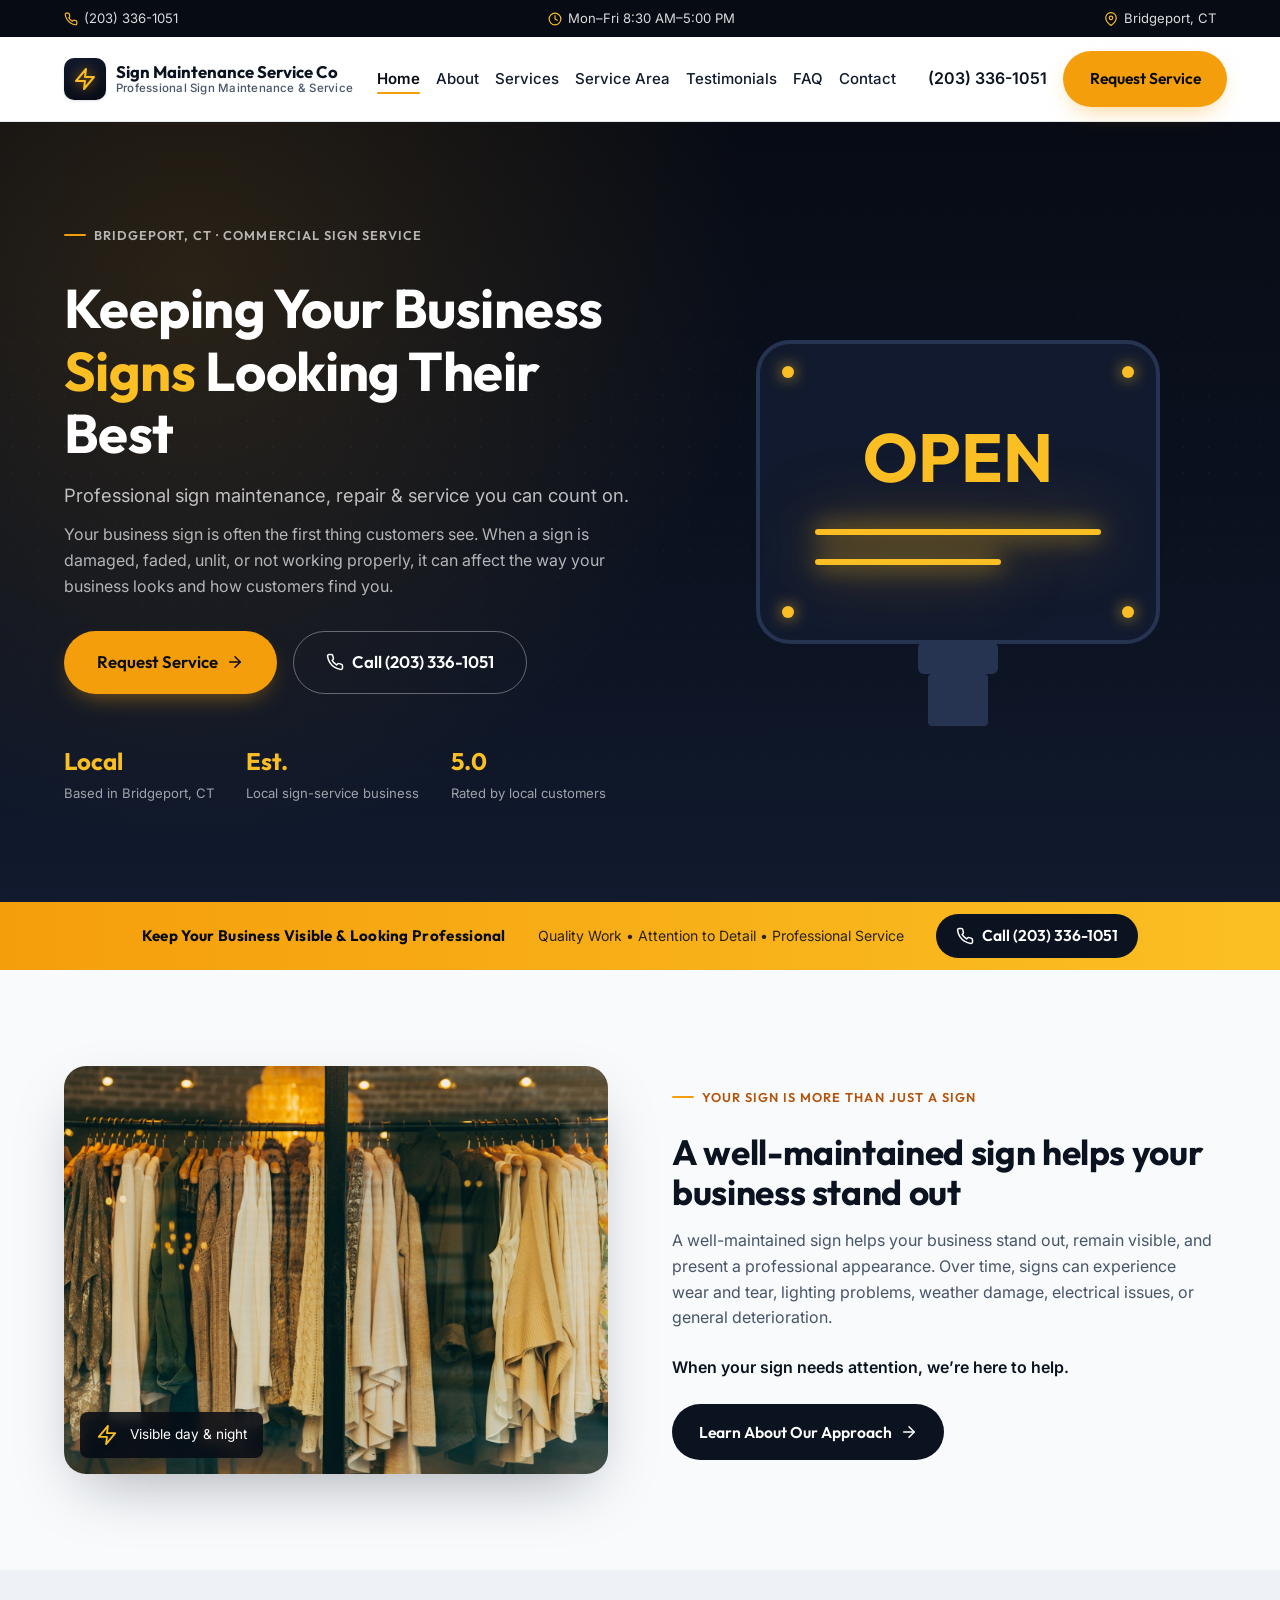
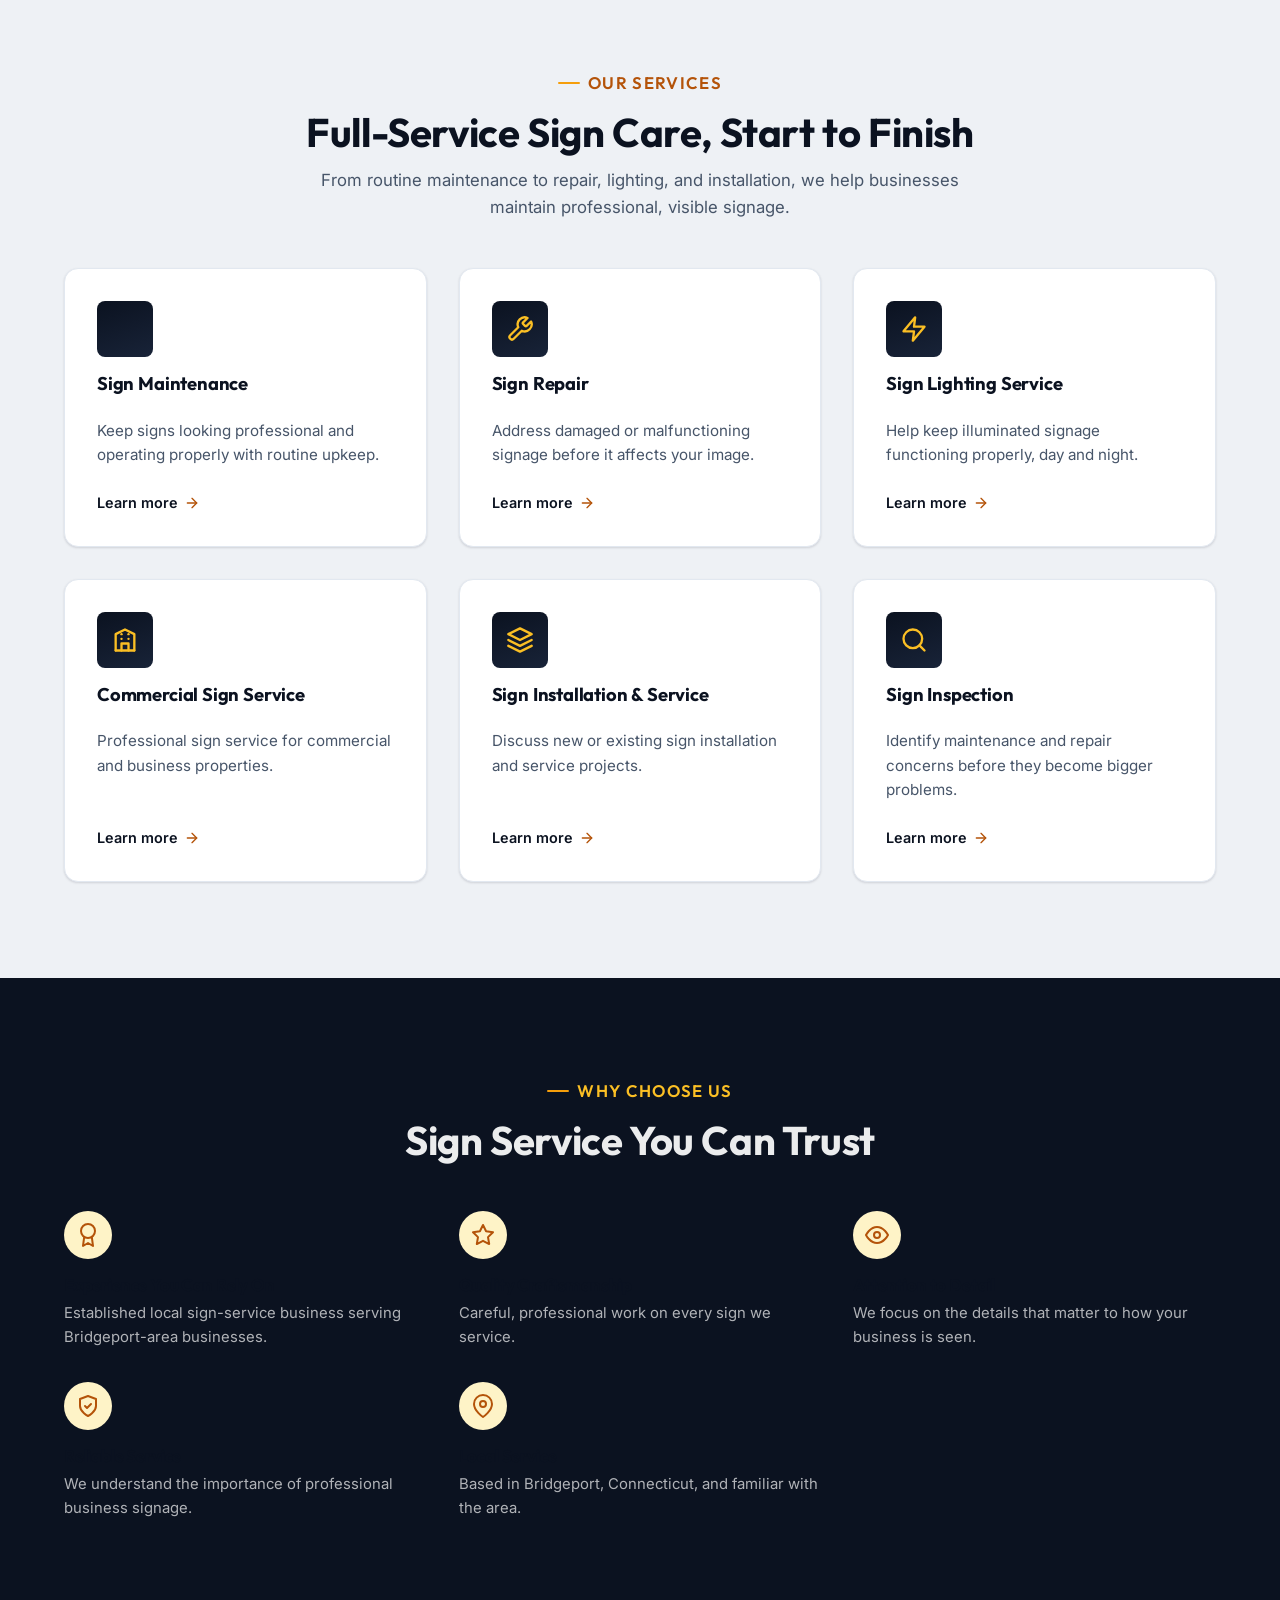
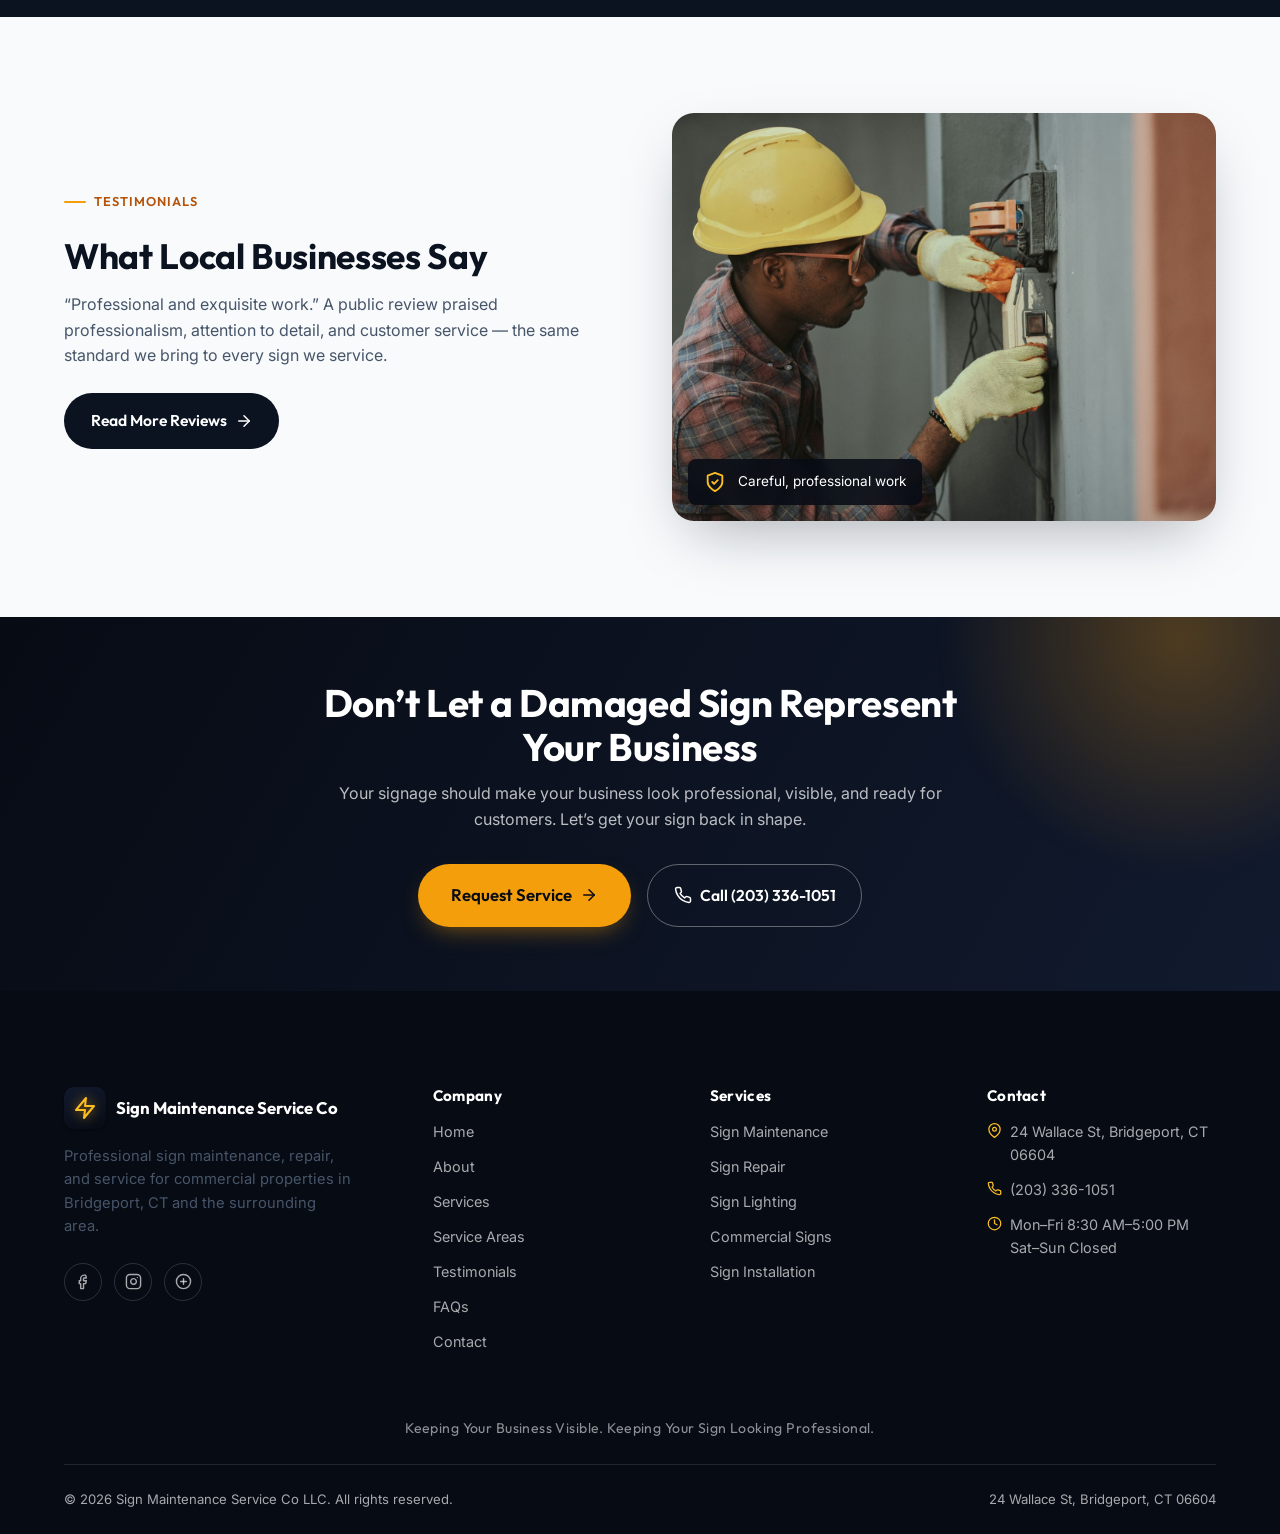
==== index.html @ dc0168ef "Initial commit: Sign Maintenance Service Co LLC website Static marketing site with mobile-responsive" ====
<!DOCTYPE html>
<html lang="en">
<head>
<meta charset="UTF-8" />
  <meta name="viewport" content="width=device-width, initial-scale=1.0" />
  <title>Sign Maintenance Service Co LLC | Sign Repair & Maintenance Bridgeport CT</title>
  <meta name="description" content="Sign Maintenance Service Co LLC provides professional sign maintenance, repair and commercial sign services in Bridgeport, CT. Call (203) 336-1051." />
  <link rel="canonical" href="https://signmaintenanceservice.com/" />
  <meta property="og:type" content="website" />
  <meta property="og:title" content="Sign Maintenance Service Co LLC | Sign Repair & Maintenance Bridgeport CT" />
  <meta property="og:description" content="Sign Maintenance Service Co LLC provides professional sign maintenance, repair and commercial sign services in Bridgeport, CT. Call (203) 336-1051." />
  <meta property="og:image" content="images/storefront-night.jpg" />
  <meta name="theme-color" content="#0b1220" />
  <link rel="icon" href="data:image/svg+xml,%3Csvg xmlns='http://www.w3.org/2000/svg' viewBox='0 0 24 24'%3E%3Crect width='24' height='24' rx='6' fill='%230b1220'/%3E%3Cpath d='M8 15l3-8 3 8M9 12.5h4' stroke='%23f59e0b' stroke-width='1.8' fill='none' stroke-linecap='round' stroke-linejoin='round'/%3E%3C/svg%3E" />
  <link rel="preconnect" href="https://fonts.googleapis.com" />
  <link rel="preconnect" href="https://fonts.gstatic.com" crossorigin />
  <link href="https://fonts.googleapis.com/css2?family=Outfit:wght@400;500;600;700;800&family=Inter:wght@400;500;600;700&display=swap" rel="stylesheet" />
  <link rel="stylesheet" href="css/style.css" />
  <noscript><style>.reveal,.reveal-item{opacity:1!important;transform:none!important;}</style></noscript>
</head>
<body>
  <a class="skip-link" href="#main">Skip to content</a>

  <div class="top-strip">
    <div class="container">
      <a class="top-strip__item" href="tel:+12033361051">
        <svg viewBox="0 0 24 24" fill="none" stroke="currentColor" stroke-width="2" stroke-linecap="round" stroke-linejoin="round" aria-hidden="true"><path d="M22 16.92v3a2 2 0 0 1-2.18 2 19.79 19.79 0 0 1-8.63-3.07 19.5 19.5 0 0 1-6-6 19.79 19.79 0 0 1-3.07-8.67A2 2 0 0 1 4.11 2h3a2 2 0 0 1 2 1.72c.127.96.361 1.903.7 2.81a2 2 0 0 1-.45 2.11L8.09 9.91a16 16 0 0 0 6 6l1.27-1.27a2 2 0 0 1 2.11-.45c.907.339 1.85.573 2.81.7A2 2 0 0 1 22 16.92z"/></svg>
        <span>(203) 336-1051</span>
      </a>
      <span class="top-strip__item top-strip__hours">
        <svg viewBox="0 0 24 24" fill="none" stroke="currentColor" stroke-width="2" stroke-linecap="round" stroke-linejoin="round" aria-hidden="true"><circle cx="12" cy="12" r="10"/><polyline points="12 6 12 12 16 14"/></svg>
        <span>Mon&ndash;Fri 8:30 AM&ndash;5:00 PM</span>
      </span>
      <a class="top-strip__item" href="contact.html">
        <svg viewBox="0 0 24 24" fill="none" stroke="currentColor" stroke-width="2" stroke-linecap="round" stroke-linejoin="round" aria-hidden="true"><path d="M21 10c0 7-9 13-9 13s-9-6-9-13a9 9 0 0 1 18 0z"/><circle cx="12" cy="10" r="3"/></svg>
        <span>Bridgeport, CT</span>
      </a>
    </div>
  </div>

  <header class="site-header">
    <div class="container">
      <a class="brand" href="index.html">
        <span class="brand__mark"><svg viewBox="0 0 24 24" fill="none" stroke="currentColor" stroke-width="2" stroke-linecap="round" stroke-linejoin="round" aria-hidden="true"><polygon points="13 2 3 14 12 14 11 22 21 10 12 10 13 2"/></svg></span>
        <span class="brand__text">
          Sign Maintenance Service Co
          <small>Professional Sign Maintenance &amp; Service</small>
        </span>
      </a>

      <nav class="nav-desktop" aria-label="Primary">
        <ul>
            <li><a href="index.html" aria-current="page">Home</a></li>
            <li><a href="about.html">About</a></li>
            <li><a href="services.html">Services</a></li>
            <li><a href="service-area.html">Service Area</a></li>
            <li><a href="testimonials.html">Testimonials</a></li>
            <li><a href="faq.html">FAQ</a></li>
            <li><a href="contact.html">Contact</a></li>
        </ul>
      </nav>

      <div class="header-actions">
        <a class="header-call" href="tel:+12033361051">
          <svg viewBox="0 0 24 24" fill="none" stroke="currentColor" stroke-width="2" stroke-linecap="round" stroke-linejoin="round" aria-hidden="true"><path d="M22 16.92v3a2 2 0 0 1-2.18 2 19.79 19.79 0 0 1-8.63-3.07 19.5 19.5 0 0 1-6-6 19.79 19.79 0 0 1-3.07-8.67A2 2 0 0 1 4.11 2h3a2 2 0 0 1 2 1.72c.127.96.361 1.903.7 2.81a2 2 0 0 1-.45 2.11L8.09 9.91a16 16 0 0 0 6 6l1.27-1.27a2 2 0 0 1 2.11-.45c.907.339 1.85.573 2.81.7A2 2 0 0 1 22 16.92z"/></svg>
          <span>(203) 336-1051</span>
        </a>
        <a class="btn btn-primary" href="contact.html">Request Service</a>
        <button class="nav-toggle" aria-label="Open menu" aria-expanded="false" aria-controls="mobile-nav">
          <svg class="icon-open" viewBox="0 0 24 24" fill="none" stroke="currentColor" stroke-width="2" stroke-linecap="round" stroke-linejoin="round" aria-hidden="true"><line x1="3" y1="12" x2="21" y2="12"/><line x1="3" y1="6" x2="21" y2="6"/><line x1="3" y1="18" x2="21" y2="18"/></svg>
          <svg class="icon-close" viewBox="0 0 24 24" fill="none" stroke="currentColor" stroke-width="2" stroke-linecap="round" stroke-linejoin="round" aria-hidden="true"><line x1="18" y1="6" x2="6" y2="18"/><line x1="6" y1="6" x2="18" y2="18"/></svg>
        </button>
      </div>
    </div>
  </header>

  <nav class="mobile-nav" id="mobile-nav" aria-label="Mobile">
    <ul>
            <li><a href="index.html" aria-current="page">Home</a></li>
            <li><a href="about.html">About</a></li>
            <li><a href="services.html">Services</a></li>
            <li><a href="service-area.html">Service Area</a></li>
            <li><a href="testimonials.html">Testimonials</a></li>
            <li><a href="faq.html">FAQ</a></li>
            <li><a href="contact.html">Contact</a></li>
    </ul>
    <div class="mobile-nav__cta">
      <a class="btn btn-primary btn-block" href="contact.html">Request Service</a>
      <a class="btn btn-outline btn-block" href="tel:+12033361051"><svg viewBox="0 0 24 24" fill="none" stroke="currentColor" stroke-width="2" stroke-linecap="round" stroke-linejoin="round" aria-hidden="true"><path d="M22 16.92v3a2 2 0 0 1-2.18 2 19.79 19.79 0 0 1-8.63-3.07 19.5 19.5 0 0 1-6-6 19.79 19.79 0 0 1-3.07-8.67A2 2 0 0 1 4.11 2h3a2 2 0 0 1 2 1.72c.127.96.361 1.903.7 2.81a2 2 0 0 1-.45 2.11L8.09 9.91a16 16 0 0 0 6 6l1.27-1.27a2 2 0 0 1 2.11-.45c.907.339 1.85.573 2.81.7A2 2 0 0 1 22 16.92z"/></svg> Call (203) 336-1051</a>
    </div>
  </nav>

  <main id="main">
    <section class="hero">
      <div class="container">
        <div class="hero-copy reveal">
          <p class="eyebrow">Bridgeport, CT &middot; Commercial Sign Service</p>
          <h1>Keeping Your Business <span class="accent">Signs</span> Looking Their Best</h1>
          <p class="lede">Professional sign maintenance, repair &amp; service you can count on.</p>
          <p>Your business sign is often the first thing customers see. When a sign is damaged, faded, unlit, or not working properly, it can affect the way your business looks and how customers find you.</p>
          <div class="hero-actions">
            <a class="btn btn-primary btn-lg" href="contact.html">Request Service <svg viewBox="0 0 24 24" fill="none" stroke="currentColor" stroke-width="2" stroke-linecap="round" stroke-linejoin="round" aria-hidden="true"><line x1="5" y1="12" x2="19" y2="12"/><polyline points="12 5 19 12 12 19"/></svg></a>
            <a class="btn btn-outline btn-lg" href="tel:+12033361051"><svg viewBox="0 0 24 24" fill="none" stroke="currentColor" stroke-width="2" stroke-linecap="round" stroke-linejoin="round" aria-hidden="true"><path d="M22 16.92v3a2 2 0 0 1-2.18 2 19.79 19.79 0 0 1-8.63-3.07 19.5 19.5 0 0 1-6-6 19.79 19.79 0 0 1-3.07-8.67A2 2 0 0 1 4.11 2h3a2 2 0 0 1 2 1.72c.127.96.361 1.903.7 2.81a2 2 0 0 1-.45 2.11L8.09 9.91a16 16 0 0 0 6 6l1.27-1.27a2 2 0 0 1 2.11-.45c.907.339 1.85.573 2.81.7A2 2 0 0 1 22 16.92z"/></svg> Call (203) 336-1051</a>
          </div>
          <div class="hero-trustbar">
            <div class="stat"><strong>Local</strong><span>Based in Bridgeport, CT</span></div>
            <div class="stat"><strong>Est.</strong><span>Local sign-service business</span></div>
            <div class="stat"><strong>5.0</strong><span>Rated by local customers</span></div>
          </div>
        </div>
        <div class="hero-visual reveal">
          <div class="sign-graphic"><svg viewBox="0 0 230 230" xmlns="http://www.w3.org/2000/svg" role="img" aria-label="Illuminated sign illustration">
          <rect class="sign-box" x="15" y="30" width="200" height="150" rx="16"/>
          <circle class="sign-led" cx="30" cy="45" r="3"/>
          <circle class="sign-led" cx="200" cy="45" r="3"/>
          <circle class="sign-led" cx="30" cy="165" r="3"/>
          <circle class="sign-led" cx="200" cy="165" r="3"/>
          <text x="115" y="100" text-anchor="middle" class="sign-glow-text" font-size="34" fill="#fbbf24" font-family="Outfit, sans-serif">OPEN</text>
          <path class="sign-tube" d="M45 125 h140"/>
          <path class="sign-tube" d="M45 140 h90"/>
          
          <rect x="95" y="180" width="40" height="16" rx="3" class="sign-bolt"/>
          <rect x="100" y="196" width="30" height="26" rx="2" class="sign-bolt"/>
        </svg></div>
        </div>
      </div>
    </section>

    <div class="announce">
      <div class="container">
        <strong>Keep Your Business Visible &amp; Looking Professional</strong>
        <span>Quality Work &bull; Attention to Detail &bull; Professional Service</span>
        <a class="btn btn-dark" href="tel:+12033361051"><svg viewBox="0 0 24 24" fill="none" stroke="currentColor" stroke-width="2" stroke-linecap="round" stroke-linejoin="round" aria-hidden="true"><path d="M22 16.92v3a2 2 0 0 1-2.18 2 19.79 19.79 0 0 1-8.63-3.07 19.5 19.5 0 0 1-6-6 19.79 19.79 0 0 1-3.07-8.67A2 2 0 0 1 4.11 2h3a2 2 0 0 1 2 1.72c.127.96.361 1.903.7 2.81a2 2 0 0 1-.45 2.11L8.09 9.91a16 16 0 0 0 6 6l1.27-1.27a2 2 0 0 1 2.11-.45c.907.339 1.85.573 2.81.7A2 2 0 0 1 22 16.92z"/></svg> Call (203) 336-1051</a>
      </div>
    </div>

    <section class="section">
      <div class="container">
        <div class="split reveal">
          <div class="split__media">
            <img src="images/storefront-night.jpg" alt="Illuminated storefront signage at night" loading="lazy" width="900" height="675" />
            <div class="split__media-badge"><svg viewBox="0 0 24 24" fill="none" stroke="currentColor" stroke-width="2" stroke-linecap="round" stroke-linejoin="round" aria-hidden="true"><polygon points="13 2 3 14 12 14 11 22 21 10 12 10 13 2"/></svg><span>Visible day &amp; night</span></div>
          </div>
          <div class="split__body">
            <p class="eyebrow">Your Sign Is More Than Just a Sign</p>
            <h2>A well-maintained sign helps your business stand out</h2>
            <p>A well-maintained sign helps your business stand out, remain visible, and present a professional appearance. Over time, signs can experience wear and tear, lighting problems, weather damage, electrical issues, or general deterioration.</p>
            <p style="font-weight:600;color:var(--color-navy-900);">When your sign needs attention, we&rsquo;re here to help.</p>
            <a class="btn btn-dark" href="about.html">Learn About Our Approach <svg viewBox="0 0 24 24" fill="none" stroke="currentColor" stroke-width="2" stroke-linecap="round" stroke-linejoin="round" aria-hidden="true"><line x1="5" y1="12" x2="19" y2="12"/><polyline points="12 5 19 12 12 19"/></svg></a>
          </div>
        </div>
      </div>
    </section>

    <section class="section section-muted">
      <div class="container">
        <div class="section-head center reveal">
          <p class="eyebrow" style="justify-content:center;">Our Services</p>
          <h2>Full-Service Sign Care, Start to Finish</h2>
          <p>From routine maintenance to repair, lighting, and installation, we help businesses maintain professional, visible signage.</p>
        </div>
        <div class="grid grid-3 reveal-stagger">
                  <div class="card service-card reveal-item">
          <span class="service-card__icon"><svg viewBox="0 0 24 24" fill="none" stroke="currentColor" stroke-width="2" stroke-linecap="round" stroke-linejoin="round" aria-hidden="true"></svg></span>
          <h3>Sign Maintenance</h3>
          <p>Keep signs looking professional and operating properly with routine upkeep.</p>
          <a class="service-card__link" href="sign-maintenance.html">Learn more <svg viewBox="0 0 24 24" fill="none" stroke="currentColor" stroke-width="2" stroke-linecap="round" stroke-linejoin="round" aria-hidden="true"><line x1="5" y1="12" x2="19" y2="12"/><polyline points="12 5 19 12 12 19"/></svg></a>
        </div>
        <div class="card service-card reveal-item">
          <span class="service-card__icon"><svg viewBox="0 0 24 24" fill="none" stroke="currentColor" stroke-width="2" stroke-linecap="round" stroke-linejoin="round" aria-hidden="true"><path d="M14.7 6.3a1 1 0 0 0 0 1.4l1.6 1.6a1 1 0 0 0 1.4 0l3.77-3.77a6 6 0 0 1-7.94 7.94l-6.91 6.91a2.12 2.12 0 0 1-3-3l6.91-6.91a6 6 0 0 1 7.94-7.94z"/></svg></span>
          <h3>Sign Repair</h3>
          <p>Address damaged or malfunctioning signage before it affects your image.</p>
          <a class="service-card__link" href="sign-repair.html">Learn more <svg viewBox="0 0 24 24" fill="none" stroke="currentColor" stroke-width="2" stroke-linecap="round" stroke-linejoin="round" aria-hidden="true"><line x1="5" y1="12" x2="19" y2="12"/><polyline points="12 5 19 12 12 19"/></svg></a>
        </div>
        <div class="card service-card reveal-item">
          <span class="service-card__icon"><svg viewBox="0 0 24 24" fill="none" stroke="currentColor" stroke-width="2" stroke-linecap="round" stroke-linejoin="round" aria-hidden="true"><polygon points="13 2 3 14 12 14 11 22 21 10 12 10 13 2"/></svg></span>
          <h3>Sign Lighting Service</h3>
          <p>Help keep illuminated signage functioning properly, day and night.</p>
          <a class="service-card__link" href="sign-lighting.html">Learn more <svg viewBox="0 0 24 24" fill="none" stroke="currentColor" stroke-width="2" stroke-linecap="round" stroke-linejoin="round" aria-hidden="true"><line x1="5" y1="12" x2="19" y2="12"/><polyline points="12 5 19 12 12 19"/></svg></a>
        </div>
        <div class="card service-card reveal-item">
          <span class="service-card__icon"><svg viewBox="0 0 24 24" fill="none" stroke="currentColor" stroke-width="2" stroke-linecap="round" stroke-linejoin="round" aria-hidden="true"><path d="M4 21V7l8-4 8 4v14"/><path d="M4 21h16"/><path d="M9 21v-6h6v6"/><path d="M9 11h.01"/><path d="M15 11h.01"/><path d="M9 7h.01"/><path d="M15 7h.01"/></svg></span>
          <h3>Commercial Sign Service</h3>
          <p>Professional sign service for commercial and business properties.</p>
          <a class="service-card__link" href="commercial-signs.html">Learn more <svg viewBox="0 0 24 24" fill="none" stroke="currentColor" stroke-width="2" stroke-linecap="round" stroke-linejoin="round" aria-hidden="true"><line x1="5" y1="12" x2="19" y2="12"/><polyline points="12 5 19 12 12 19"/></svg></a>
        </div>
        <div class="card service-card reveal-item">
          <span class="service-card__icon"><svg viewBox="0 0 24 24" fill="none" stroke="currentColor" stroke-width="2" stroke-linecap="round" stroke-linejoin="round" aria-hidden="true"><polygon points="12 2 2 7 12 12 22 7 12 2"/><polyline points="2 17 12 22 22 17"/><polyline points="2 12 12 17 22 12"/></svg></span>
          <h3>Sign Installation & Service</h3>
          <p>Discuss new or existing sign installation and service projects.</p>
          <a class="service-card__link" href="sign-installation.html">Learn more <svg viewBox="0 0 24 24" fill="none" stroke="currentColor" stroke-width="2" stroke-linecap="round" stroke-linejoin="round" aria-hidden="true"><line x1="5" y1="12" x2="19" y2="12"/><polyline points="12 5 19 12 12 19"/></svg></a>
        </div>
        <div class="card service-card reveal-item">
          <span class="service-card__icon"><svg viewBox="0 0 24 24" fill="none" stroke="currentColor" stroke-width="2" stroke-linecap="round" stroke-linejoin="round" aria-hidden="true"><circle cx="11" cy="11" r="8"/><line x1="21" y1="21" x2="16.65" y2="16.65"/></svg></span>
          <h3>Sign Inspection</h3>
          <p>Identify maintenance and repair concerns before they become bigger problems.</p>
          <a class="service-card__link" href="sign-maintenance.html#inspection">Learn more <svg viewBox="0 0 24 24" fill="none" stroke="currentColor" stroke-width="2" stroke-linecap="round" stroke-linejoin="round" aria-hidden="true"><line x1="5" y1="12" x2="19" y2="12"/><polyline points="12 5 19 12 12 19"/></svg></a>
        </div>
        </div>
      </div>
    </section>

    <section class="section section-dark">
      <div class="container">
        <div class="section-head center reveal">
          <p class="eyebrow" style="justify-content:center;">Why Choose Us</p>
          <h2>Sign Service You Can Trust</h2>
        </div>
        <div class="grid grid-3 reveal-stagger" style="align-items:stretch;">
                  <div class="why-card reveal-item">
          <span class="why-card__icon"><svg viewBox="0 0 24 24" fill="none" stroke="currentColor" stroke-width="2" stroke-linecap="round" stroke-linejoin="round" aria-hidden="true"><circle cx="12" cy="8" r="7"/><polyline points="8.21 13.89 7 23 12 20 17 23 15.79 13.88"/></svg></span>
          <h3>Experience You Can Rely On</h3>
          <p>Established local sign-service business serving Bridgeport-area businesses.</p>
        </div>
        <div class="why-card reveal-item">
          <span class="why-card__icon"><svg viewBox="0 0 24 24" fill="none" stroke="currentColor" stroke-width="2" stroke-linecap="round" stroke-linejoin="round" aria-hidden="true"><polygon points="12 2 15.09 8.26 22 9.27 17 14.14 18.18 21.02 12 17.77 5.82 21.02 7 14.14 2 9.27 8.91 8.26 12 2"/></svg></span>
          <h3>Quality Craftsmanship</h3>
          <p>Careful, professional work on every sign we service.</p>
        </div>
        <div class="why-card reveal-item">
          <span class="why-card__icon"><svg viewBox="0 0 24 24" fill="none" stroke="currentColor" stroke-width="2" stroke-linecap="round" stroke-linejoin="round" aria-hidden="true"><path d="M1 12s4-8 11-8 11 8 11 8-4 8-11 8-11-8-11-8z"/><circle cx="12" cy="12" r="3"/></svg></span>
          <h3>Attention to Detail</h3>
          <p>We focus on the details that matter to how your business is seen.</p>
        </div>
        <div class="why-card reveal-item">
          <span class="why-card__icon"><svg viewBox="0 0 24 24" fill="none" stroke="currentColor" stroke-width="2" stroke-linecap="round" stroke-linejoin="round" aria-hidden="true"><path d="M12 22s8-4 8-10V5l-8-3-8 3v7c0 6 8 10 8 10z"/><polyline points="9 12 11 14 15 10"/></svg></span>
          <h3>Reliable Service</h3>
          <p>We understand the importance of professional business signage.</p>
        </div>
        <div class="why-card reveal-item">
          <span class="why-card__icon"><svg viewBox="0 0 24 24" fill="none" stroke="currentColor" stroke-width="2" stroke-linecap="round" stroke-linejoin="round" aria-hidden="true"><path d="M21 10c0 7-9 13-9 13s-9-6-9-13a9 9 0 0 1 18 0z"/><circle cx="12" cy="10" r="3"/></svg></span>
          <h3>Local Service</h3>
          <p>Based in Bridgeport, Connecticut, and familiar with the area.</p>
        </div>
        </div>
      </div>
    </section>

    <section class="section">
      <div class="container">
        <div class="split reverse reveal">
          <div class="split__media">
            <img src="images/tech-electrical.jpg" alt="Technician servicing an illuminated sign's electrical components" loading="lazy" width="900" height="675" />
            <div class="split__media-badge"><svg viewBox="0 0 24 24" fill="none" stroke="currentColor" stroke-width="2" stroke-linecap="round" stroke-linejoin="round" aria-hidden="true"><path d="M12 22s8-4 8-10V5l-8-3-8 3v7c0 6 8 10 8 10z"/><polyline points="9 12 11 14 15 10"/></svg><span>Careful, professional work</span></div>
          </div>
          <div class="split__body">
            <p class="eyebrow">Testimonials</p>
            <h2>What Local Businesses Say</h2>
            <p>&ldquo;Professional and exquisite work.&rdquo; A public review praised professionalism, attention to detail, and customer service &mdash; the same standard we bring to every sign we service.</p>
            <a class="btn btn-dark" href="testimonials.html">Read More Reviews <svg viewBox="0 0 24 24" fill="none" stroke="currentColor" stroke-width="2" stroke-linecap="round" stroke-linejoin="round" aria-hidden="true"><line x1="5" y1="12" x2="19" y2="12"/><polyline points="12 5 19 12 12 19"/></svg></a>
          </div>
        </div>
      </div>
    </section>

    <section class="cta-band">
      <div class="container reveal">
        <h2>Don&rsquo;t Let a Damaged Sign Represent Your Business</h2>
        <p>Your signage should make your business look professional, visible, and ready for customers. Let&rsquo;s get your sign back in shape.</p>
        <div class="btn-row">
          <a class="btn btn-primary btn-lg" href="contact.html">Request Service <svg viewBox="0 0 24 24" fill="none" stroke="currentColor" stroke-width="2" stroke-linecap="round" stroke-linejoin="round" aria-hidden="true"><line x1="5" y1="12" x2="19" y2="12"/><polyline points="12 5 19 12 12 19"/></svg></a>
          <a class="btn btn-outline" href="tel:+12033361051"><svg viewBox="0 0 24 24" fill="none" stroke="currentColor" stroke-width="2" stroke-linecap="round" stroke-linejoin="round" aria-hidden="true"><path d="M22 16.92v3a2 2 0 0 1-2.18 2 19.79 19.79 0 0 1-8.63-3.07 19.5 19.5 0 0 1-6-6 19.79 19.79 0 0 1-3.07-8.67A2 2 0 0 1 4.11 2h3a2 2 0 0 1 2 1.72c.127.96.361 1.903.7 2.81a2 2 0 0 1-.45 2.11L8.09 9.91a16 16 0 0 0 6 6l1.27-1.27a2 2 0 0 1 2.11-.45c.907.339 1.85.573 2.81.7A2 2 0 0 1 22 16.92z"/></svg> Call (203) 336-1051</a>
        </div>
      </div>
    </section>


  </main>
  <footer class="site-footer">
    <div class="container">
      <div class="footer-grid">
        <div class="footer-brand">
          <a class="brand" href="index.html">
            <span class="brand__mark"><svg viewBox="0 0 24 24" fill="none" stroke="currentColor" stroke-width="2" stroke-linecap="round" stroke-linejoin="round" aria-hidden="true"><polygon points="13 2 3 14 12 14 11 22 21 10 12 10 13 2"/></svg></span>
            <span class="brand__text">Sign Maintenance Service Co</span>
          </a>
          <p>Professional sign maintenance, repair, and service for commercial properties in Bridgeport, CT and the surrounding area.</p>
          <div class="footer-social">
            <a href="#" aria-label="Facebook"><svg viewBox="0 0 24 24" fill="none" stroke="currentColor" stroke-width="2" stroke-linecap="round" stroke-linejoin="round" aria-hidden="true"><path d="M15 3h-2a5 5 0 0 0-5 5v3H6v4h2v7h4v-7h3l1-4h-4V8a1 1 0 0 1 1-1h3z"/></svg></a>
            <a href="#" aria-label="Instagram"><svg viewBox="0 0 24 24" fill="none" stroke="currentColor" stroke-width="2" stroke-linecap="round" stroke-linejoin="round" aria-hidden="true"><rect x="2" y="2" width="20" height="20" rx="5"/><path d="M16 11.37A4 4 0 1 1 12.63 8 4 4 0 0 1 16 11.37z"/><line x1="17.5" y1="6.5" x2="17.51" y2="6.5"/></svg></a>
            <a href="#" aria-label="Google Reviews"><svg viewBox="0 0 24 24" fill="none" stroke="currentColor" stroke-width="2" stroke-linecap="round" stroke-linejoin="round" aria-hidden="true"><circle cx="12" cy="12" r="10"/><path d="M8 12h8"/><path d="M12 8v8"/></svg></a>
          </div>
        </div>
        <div class="footer-col">
          <h4>Company</h4>
          <ul>
          <li><a href="index.html">Home</a></li>
          <li><a href="about.html">About</a></li>
          <li><a href="services.html">Services</a></li>
          <li><a href="service-area.html">Service Areas</a></li>
          <li><a href="testimonials.html">Testimonials</a></li>
          <li><a href="faq.html">FAQs</a></li>
          <li><a href="contact.html">Contact</a></li>
          </ul>
        </div>
        <div class="footer-col">
          <h4>Services</h4>
          <ul>
          <li><a href="sign-maintenance.html">Sign Maintenance</a></li>
          <li><a href="sign-repair.html">Sign Repair</a></li>
          <li><a href="sign-lighting.html">Sign Lighting</a></li>
          <li><a href="commercial-signs.html">Commercial Signs</a></li>
          <li><a href="sign-installation.html">Sign Installation</a></li>
          </ul>
        </div>
        <div class="footer-col">
          <h4>Contact</h4>
          <ul>
            <li><svg viewBox="0 0 24 24" fill="none" stroke="currentColor" stroke-width="2" stroke-linecap="round" stroke-linejoin="round" aria-hidden="true"><path d="M21 10c0 7-9 13-9 13s-9-6-9-13a9 9 0 0 1 18 0z"/><circle cx="12" cy="10" r="3"/></svg><span>24 Wallace St, Bridgeport, CT 06604</span></li>
            <li><svg viewBox="0 0 24 24" fill="none" stroke="currentColor" stroke-width="2" stroke-linecap="round" stroke-linejoin="round" aria-hidden="true"><path d="M22 16.92v3a2 2 0 0 1-2.18 2 19.79 19.79 0 0 1-8.63-3.07 19.5 19.5 0 0 1-6-6 19.79 19.79 0 0 1-3.07-8.67A2 2 0 0 1 4.11 2h3a2 2 0 0 1 2 1.72c.127.96.361 1.903.7 2.81a2 2 0 0 1-.45 2.11L8.09 9.91a16 16 0 0 0 6 6l1.27-1.27a2 2 0 0 1 2.11-.45c.907.339 1.85.573 2.81.7A2 2 0 0 1 22 16.92z"/></svg><a href="tel:+12033361051">(203) 336-1051</a></li>
            <li><svg viewBox="0 0 24 24" fill="none" stroke="currentColor" stroke-width="2" stroke-linecap="round" stroke-linejoin="round" aria-hidden="true"><circle cx="12" cy="12" r="10"/><polyline points="12 6 12 12 16 14"/></svg><span>Mon&ndash;Fri 8:30 AM&ndash;5:00 PM<br/>Sat&ndash;Sun Closed</span></li>
          </ul>
        </div>
      </div>
    </div>
    <p class="footer-tagline">Keeping Your Business Visible. Keeping Your Sign Looking Professional.</p>
    <div class="container">
      <div class="footer-bottom">
        <span>&copy; <span id="year"></span> Sign Maintenance Service Co LLC. All rights reserved.</span>
        <span>24 Wallace St, Bridgeport, CT 06604</span>
      </div>
    </div>
  </footer>

  <div class="mobile-call-bar">
    <a href="contact.html"><svg viewBox="0 0 24 24" fill="none" stroke="currentColor" stroke-width="2" stroke-linecap="round" stroke-linejoin="round" aria-hidden="true"><path d="M4 4h16c1.1 0 2 .9 2 2v12c0 1.1-.9 2-2 2H4c-1.1 0-2-.9-2-2V6c0-1.1.9-2 2-2z"/><polyline points="22 6 12 13 2 6"/></svg> Request Service</a>
    <a class="primary" href="tel:+12033361051"><svg viewBox="0 0 24 24" fill="none" stroke="currentColor" stroke-width="2" stroke-linecap="round" stroke-linejoin="round" aria-hidden="true"><path d="M22 16.92v3a2 2 0 0 1-2.18 2 19.79 19.79 0 0 1-8.63-3.07 19.5 19.5 0 0 1-6-6 19.79 19.79 0 0 1-3.07-8.67A2 2 0 0 1 4.11 2h3a2 2 0 0 1 2 1.72c.127.96.361 1.903.7 2.81a2 2 0 0 1-.45 2.11L8.09 9.91a16 16 0 0 0 6 6l1.27-1.27a2 2 0 0 1 2.11-.45c.907.339 1.85.573 2.81.7A2 2 0 0 1 22 16.92z"/></svg> Call Now</a>
  </div>

  <button class="back-to-top" aria-label="Back to top"><svg viewBox="0 0 24 24" fill="none" stroke="currentColor" stroke-width="2" stroke-linecap="round" stroke-linejoin="round" aria-hidden="true"><line x1="12" y1="19" x2="12" y2="5"/><polyline points="5 12 12 5 19 12"/></svg></button>

  <script>document.getElementById('year').textContent = new Date().getFullYear();</script>
  <script src="js/main.js"></script>

</body>
</html>
---- css/style.css ----
/* ==========================================================================
   Sign Maintenance Service Co LLC — Design System
   ========================================================================== */

:root {
  /* Color tokens */
  --color-navy-950: #070b14;
  --color-navy-900: #0b1220;
  --color-navy-800: #111a2e;
  --color-navy-700: #182338;
  --color-navy-600: #263452;
  --color-navy-500: #3a4a6b;
  --color-slate-600: #475569;
  --color-slate-500: #64748b;
  --color-slate-300: #cbd5e1;
  --color-slate-100: #eef1f5;
  --color-white: #ffffff;
  --color-bg: #f8fafc;

  --color-amber-600: #b45309;
  --color-amber-500: #f59e0b;
  --color-amber-400: #fbbf24;
  --color-amber-300: #fcd34d;
  --color-amber-100: #fef3c7;

  --color-primary: var(--color-navy-900);
  --color-on-primary: #ffffff;
  --color-accent: var(--color-amber-500);
  --color-accent-hover: var(--color-amber-600);
  --color-foreground: #0b1220;
  --color-muted: var(--color-slate-600);
  --color-border: #e2e8f0;
  --color-success: #16a34a;
  --color-danger: #dc2626;

  /* Typography */
  --font-display: "Outfit", "Inter", system-ui, sans-serif;
  --font-body: "Inter", system-ui, -apple-system, sans-serif;

  /* Spacing scale */
  --space-1: 0.25rem;
  --space-2: 0.5rem;
  --space-3: 0.75rem;
  --space-4: 1rem;
  --space-5: 1.5rem;
  --space-6: 2rem;
  --space-7: 3rem;
  --space-8: 4rem;
  --space-9: 6rem;
  --space-10: 8rem;

  /* Effects */
  --radius-sm: 8px;
  --radius-md: 14px;
  --radius-lg: 22px;
  --radius-full: 999px;
  --shadow-sm: 0 1px 2px rgba(11, 18, 32, 0.06), 0 1px 3px rgba(11, 18, 32, 0.08);
  --shadow-md: 0 8px 24px -8px rgba(11, 18, 32, 0.18);
  --shadow-lg: 0 24px 64px -20px rgba(11, 18, 32, 0.35);
  --shadow-glow: 0 0 24px rgba(245, 158, 11, 0.45), 0 0 60px rgba(245, 158, 11, 0.18);
  --ease-out: cubic-bezier(0.16, 1, 0.3, 1);
  --dur-fast: 150ms;
  --dur-base: 250ms;
  --dur-slow: 450ms;
  --header-h: 84px;
}

/* ==========================================================================
   Reset
   ========================================================================== */
*, *::before, *::after { box-sizing: border-box; }
* { margin: 0; }
html {
  scroll-behavior: smooth;
  -webkit-text-size-adjust: 100%;
}
@media (prefers-reduced-motion: reduce) {
  html { scroll-behavior: auto; }
  *, *::before, *::after {
    animation-duration: 0.01ms !important;
    animation-iteration-count: 1 !important;
    transition-duration: 0.01ms !important;
    scroll-behavior: auto !important;
  }
}
body {
  font-family: var(--font-body);
  color: var(--color-foreground);
  background: var(--color-bg);
  line-height: 1.6;
  font-size: 16px;
  -webkit-font-smoothing: antialiased;
  overflow-x: hidden;
}
img, picture, video, canvas, svg { display: block; max-width: 100%; }
img { height: auto; }
input, button, textarea, select { font: inherit; color: inherit; }
button { cursor: pointer; }
a { color: inherit; text-decoration: none; }
ul, ol { list-style: none; padding: 0; }
h1, h2, h3, h4 { font-family: var(--font-display); line-height: 1.15; font-weight: 700; letter-spacing: -0.01em; }
p { color: var(--color-muted); }

:focus-visible {
  outline: 3px solid var(--color-amber-400);
  outline-offset: 2px;
  border-radius: 4px;
}

/* ==========================================================================
   Layout helpers
   ========================================================================== */
.container {
  width: 100%;
  max-width: 1200px;
  margin-inline: auto;
  padding-inline: var(--space-5);
}
@media (max-width: 640px) {
  .container { padding-inline: var(--space-4); }
}
.section { padding-block: var(--space-9); }
.section-tight { padding-block: var(--space-7); }
@media (max-width: 768px) {
  .section { padding-block: var(--space-8); }
}
.section-dark {
  background: var(--color-navy-900);
  color: rgba(255, 255, 255, 0.92);
  position: relative;
  overflow: hidden;
}
.section-dark p { color: rgba(255, 255, 255, 0.68); }
.section-muted { background: var(--color-slate-100); }

.grid { display: grid; gap: var(--space-6); }
.grid-2 { grid-template-columns: repeat(2, 1fr); }
.grid-3 { grid-template-columns: repeat(3, 1fr); }
.grid-4 { grid-template-columns: repeat(4, 1fr); }
@media (max-width: 900px) {
  .grid-4 { grid-template-columns: repeat(2, 1fr); }
  .grid-3 { grid-template-columns: repeat(2, 1fr); }
}
@media (max-width: 640px) {
  .grid-2, .grid-3, .grid-4 { grid-template-columns: 1fr; }
}

.eyebrow {
  display: inline-flex;
  align-items: center;
  gap: var(--space-2);
  font-family: var(--font-display);
  font-weight: 600;
  font-size: 0.8rem;
  letter-spacing: 0.08em;
  text-transform: uppercase;
  color: var(--color-accent-hover);
  margin-bottom: var(--space-3);
}
.section-dark .eyebrow { color: var(--color-amber-400); }
.eyebrow::before {
  content: "";
  width: 22px;
  height: 2px;
  background: var(--color-accent);
  border-radius: 2px;
}

.section-head { max-width: 680px; margin-bottom: var(--space-7); }
.section-head.center { margin-inline: auto; text-align: center; }
.section-head h2 { font-size: clamp(1.7rem, 3.4vw, 2.5rem); margin-bottom: var(--space-3); }
.section-head p { font-size: 1.05rem; }

.text-center { text-align: center; }
.visually-hidden {
  position: absolute; width: 1px; height: 1px; overflow: hidden;
  clip: rect(0 0 0 0); white-space: nowrap; border: 0; padding: 0; margin: -1px;
}
.skip-link {
  position: absolute; left: var(--space-4); top: -60px;
  background: var(--color-navy-900); color: #fff; padding: var(--space-3) var(--space-5);
  border-radius: var(--radius-sm); z-index: 200; transition: top var(--dur-base) var(--ease-out);
}
.skip-link:focus { top: var(--space-4); }

/* ==========================================================================
   Buttons
   ========================================================================== */
.btn {
  display: inline-flex;
  align-items: center;
  justify-content: center;
  gap: var(--space-2);
  font-family: var(--font-display);
  font-weight: 600;
  font-size: 0.98rem;
  padding: 0.9rem 1.6rem;
  border-radius: var(--radius-full);
  border: 1px solid transparent;
  transition: transform var(--dur-base) var(--ease-out), box-shadow var(--dur-base) var(--ease-out), background var(--dur-base) var(--ease-out), border-color var(--dur-base) var(--ease-out), color var(--dur-base) var(--ease-out);
  white-space: nowrap;
  min-height: 48px;
}
.btn svg { width: 18px; height: 18px; flex-shrink: 0; }
.btn-primary {
  background: var(--color-accent);
  color: var(--color-navy-950);
  box-shadow: 0 10px 24px -10px rgba(245, 158, 11, 0.55);
}
.btn-primary:hover { background: var(--color-amber-400); transform: translateY(-2px); box-shadow: 0 16px 32px -12px rgba(245, 158, 11, 0.65); }
.btn-primary:active { transform: translateY(0); }
.btn-outline {
  background: transparent;
  border-color: rgba(255, 255, 255, 0.35);
  color: #fff;
}
.btn-outline:hover { border-color: #fff; background: rgba(255, 255, 255, 0.08); transform: translateY(-2px); }
.btn-dark {
  background: var(--color-navy-900);
  color: #fff;
}
.btn-dark:hover { background: var(--color-navy-800); transform: translateY(-2px); }
.btn-block { width: 100%; }
.btn-lg { padding: 1.05rem 2rem; font-size: 1.05rem; }

/* ==========================================================================
   Header / Nav
   ========================================================================== */
.top-strip {
  background: var(--color-navy-950);
  color: rgba(255, 255, 255, 0.85);
  font-size: 0.82rem;
}
.top-strip .container {
  display: flex; align-items: center; justify-content: space-between;
  padding-block: 8px; gap: var(--space-4);
}
.top-strip a { transition: color var(--dur-fast); }
.top-strip a:hover { color: var(--color-amber-400); }
.top-strip__item { display: inline-flex; align-items: center; gap: 6px; }
.top-strip__item svg { width: 14px; height: 14px; color: var(--color-amber-400); }
.top-strip__hours { display: none; }
@media (min-width: 640px) { .top-strip__hours { display: inline-flex; } }

.site-header {
  position: sticky; top: 0; z-index: 100;
  background: rgba(255, 255, 255, 0.92);
  backdrop-filter: blur(10px);
  -webkit-backdrop-filter: blur(10px);
  border-bottom: 1px solid var(--color-border);
  transition: box-shadow var(--dur-base) var(--ease-out), background var(--dur-base) var(--ease-out);
}
.site-header.is-scrolled { box-shadow: var(--shadow-md); }
.site-header .container {
  display: flex; align-items: center; justify-content: space-between;
  min-height: var(--header-h);
  gap: var(--space-5);
}
.brand { display: inline-flex; align-items: center; gap: 10px; font-family: var(--font-display); font-weight: 700; font-size: 1.05rem; color: var(--color-navy-900); line-height: 1.2; flex-shrink: 0; }
.brand__text { white-space: nowrap; }
.brand__mark {
  width: 42px; height: 42px; border-radius: 10px;
  background: linear-gradient(160deg, var(--color-navy-800), var(--color-navy-950));
  display: flex; align-items: center; justify-content: center;
  flex-shrink: 0; position: relative; box-shadow: var(--shadow-sm);
}
.brand__mark svg { width: 24px; height: 24px; color: var(--color-amber-400); filter: drop-shadow(0 0 6px rgba(245, 158, 11, 0.7)); }
.brand__text small { display: block; font-family: var(--font-body); font-weight: 500; font-size: 0.72rem; color: var(--color-muted); letter-spacing: 0.02em; }

.nav-desktop { display: none; }
@media (min-width: 1200px) {
  .nav-desktop { display: flex; align-items: center; gap: var(--space-6); }
}
.nav-desktop ul { display: flex; align-items: center; gap: 16px; }
.nav-desktop a {
  font-weight: 500; font-size: 0.94rem; color: var(--color-navy-800);
  position: relative; padding-block: 6px; white-space: nowrap;
}
.nav-desktop a::after {
  content: ""; position: absolute; left: 0; right: 100%; bottom: 0; height: 2px;
  background: var(--color-accent); border-radius: 2px; transition: right var(--dur-base) var(--ease-out);
}
.nav-desktop a:hover::after, .nav-desktop a[aria-current="page"]::after { right: 0; }
.nav-desktop a[aria-current="page"] { color: var(--color-navy-950); font-weight: 600; }

.header-actions { display: flex; align-items: center; gap: var(--space-3); }
.header-call { display: none; align-items: center; gap: 8px; font-weight: 600; color: var(--color-navy-900); white-space: nowrap; }
@media (min-width: 860px) { .header-call { display: inline-flex; } }
.header-call svg { width: 18px; height: 18px; color: var(--color-accent-hover); }
.header-actions > .btn-primary { display: none; }
@media (min-width: 640px) {
  .header-actions { gap: var(--space-4); }
  .header-actions > .btn-primary { display: inline-flex; }
}

.nav-toggle {
  display: inline-flex; align-items: center; justify-content: center;
  width: 44px; height: 44px; border-radius: var(--radius-sm);
  background: var(--color-navy-900); color: #fff; border: none;
}
@media (min-width: 1200px) { .nav-toggle { display: none; } }
.nav-toggle svg { width: 22px; height: 22px; }
.nav-toggle .icon-close { display: none; }
.nav-toggle[aria-expanded="true"] .icon-open { display: none; }
.nav-toggle[aria-expanded="true"] .icon-close { display: block; }

.mobile-nav {
  position: fixed; inset: 0; top: var(--header-h);
  background: var(--color-navy-950);
  z-index: 90;
  padding: var(--space-6) var(--space-5);
  transform: translateX(100%);
  transition: transform var(--dur-slow) var(--ease-out);
  overflow-y: auto;
}
.mobile-nav.is-open { transform: translateX(0); }
@media (min-width: 1200px) { .mobile-nav { display: none; } }
.mobile-nav ul { display: flex; flex-direction: column; gap: 2px; }
.mobile-nav a {
  display: flex; align-items: center; justify-content: space-between;
  padding: var(--space-4) var(--space-2); font-family: var(--font-display);
  font-size: 1.15rem; font-weight: 600; color: #fff;
  border-bottom: 1px solid rgba(255, 255, 255, 0.08);
}
.mobile-nav a[aria-current="page"] { color: var(--color-amber-400); }
.mobile-nav__cta { margin-top: var(--space-6); display: flex; flex-direction: column; gap: var(--space-3); }
body.nav-locked { overflow: hidden; }

/* ==========================================================================
   Announcement bar
   ========================================================================== */
.announce {
  background: linear-gradient(90deg, var(--color-amber-500), var(--color-amber-400));
  color: var(--color-navy-950);
}
.announce .container {
  display: flex; flex-wrap: wrap; align-items: center; justify-content: center;
  gap: var(--space-2) var(--space-6); padding-block: var(--space-3); text-align: center;
}
.announce strong { font-family: var(--font-display); font-size: 0.95rem; letter-spacing: 0.02em; }
.announce span { font-size: 0.88rem; opacity: 0.85; }
.announce a.btn { padding: 0.55rem 1.2rem; min-height: auto; }

/* ==========================================================================
   Hero — home (split layout with SVG sign)
   ========================================================================== */
.hero {
  position: relative;
  background: radial-gradient(circle at 15% 20%, rgba(245, 158, 11, 0.14), transparent 45%),
              linear-gradient(180deg, var(--color-navy-950), var(--color-navy-900) 55%, var(--color-navy-800));
  color: #fff;
  overflow: hidden;
  padding-block: var(--space-9);
}
.hero::after {
  content: "";
  position: absolute; inset: 0;
  background-image: radial-gradient(rgba(255,255,255,0.06) 1px, transparent 1px);
  background-size: 26px 26px;
  mask-image: linear-gradient(180deg, transparent, rgba(0,0,0,0.5) 40%, transparent);
  pointer-events: none;
}
.hero .container {
  position: relative; z-index: 1;
  display: grid; grid-template-columns: 1.05fr 0.95fr; gap: var(--space-8); align-items: center;
}
@media (max-width: 940px) {
  .hero .container { grid-template-columns: 1fr; text-align: center; }
  .hero-visual { order: -1; }
}
.hero-copy h1 { font-size: clamp(2.1rem, 5vw, 3.4rem); margin-bottom: var(--space-4); }
.hero-copy h1 .accent { color: var(--color-amber-400); }
.hero-copy .lede { font-size: 1.15rem; color: rgba(255,255,255,0.72); margin-bottom: var(--space-3); max-width: 54ch; }
.hero-copy p { color: rgba(255,255,255,0.68); margin-bottom: var(--space-6); max-width: 56ch; }
@media (max-width: 940px) { .hero-copy .lede, .hero-copy p { margin-inline: auto; } }
.hero-actions { display: flex; flex-wrap: wrap; gap: var(--space-4); }
@media (max-width: 940px) { .hero-actions { justify-content: center; } }
.hero-trustbar { display: flex; flex-wrap: wrap; gap: var(--space-6); margin-top: var(--space-7); }
@media (max-width: 940px) { .hero-trustbar { justify-content: center; } }
.hero-trustbar .stat strong { display: block; font-family: var(--font-display); font-size: 1.5rem; color: var(--color-amber-400); }
.hero-trustbar .stat span { font-size: 0.82rem; color: rgba(255,255,255,0.6); }

/* ==========================================================================
   Illuminated sign SVG graphic
   ========================================================================== */
.sign-graphic { display: flex; justify-content: center; }
.sign-graphic svg { width: 100%; max-width: 460px; height: auto; }
.sign-glow-text {
  font-family: var(--font-display); font-weight: 700;
  animation: flicker 4.5s ease-in-out infinite;
}
.sign-tube {
  fill: none; stroke: var(--color-amber-400); stroke-width: 3;
  stroke-linecap: round; filter: drop-shadow(0 0 6px rgba(251, 191, 36, 0.9)) drop-shadow(0 0 16px rgba(245, 158, 11, 0.55));
  animation: flicker 4.5s ease-in-out infinite;
}
.sign-box { fill: var(--color-navy-800); stroke: var(--color-navy-600); stroke-width: 2; }
.sign-bolt { fill: var(--color-navy-600); }
.sign-led { fill: var(--color-amber-400); filter: drop-shadow(0 0 4px rgba(251,191,36,0.9)); animation: pulse-dot 2.4s ease-in-out infinite; }
.sign-led:nth-child(odd) { animation-delay: 0.6s; }
@keyframes flicker {
  0%, 92%, 100% { opacity: 1; }
  93% { opacity: 0.4; }
  94% { opacity: 1; }
  95% { opacity: 0.55; }
  96% { opacity: 1; }
}
@keyframes pulse-dot {
  0%, 100% { opacity: 0.5; transform: scale(0.9); }
  50% { opacity: 1; transform: scale(1.1); }
}
@media (prefers-reduced-motion: reduce) {
  .sign-glow-text, .sign-tube, .sign-led { animation: none !important; opacity: 1 !important; }
}

/* ==========================================================================
   Page banner (interior hero with photo)
   ========================================================================== */
.page-banner {
  position: relative; color: #fff; overflow: hidden;
  padding-block: var(--space-8);
  background-color: var(--color-navy-900);
}
.page-banner__bg {
  position: absolute; inset: 0; z-index: 0;
  background-size: cover; background-position: center;
  transform: scale(1.02);
}
.page-banner__bg::after {
  content: ""; position: absolute; inset: 0;
  background: linear-gradient(180deg, rgba(7,11,20,0.88), rgba(7,11,20,0.78) 55%, rgba(7,11,20,0.94)),
              linear-gradient(100deg, rgba(7,11,20,0.55), transparent 55%);
}
.page-banner .container { position: relative; z-index: 1; max-width: 800px; }
.page-banner .eyebrow { color: var(--color-amber-400); }
.page-banner h1 { font-size: clamp(1.9rem, 4.2vw, 3rem); margin-bottom: var(--space-3); }
.page-banner p { color: rgba(255,255,255,0.78); font-size: 1.08rem; max-width: 60ch; margin-bottom: var(--space-5); }
.page-banner .btn-row { display: flex; flex-wrap: wrap; gap: var(--space-3); }
.breadcrumb { display: flex; align-items: center; gap: 6px; font-size: 0.85rem; color: rgba(255,255,255,0.6); margin-bottom: var(--space-4); }
.breadcrumb a:hover { color: var(--color-amber-400); }
.breadcrumb svg { width: 12px; height: 12px; }

/* ==========================================================================
   Cards
   ========================================================================== */
.card {
  background: #fff; border: 1px solid var(--color-border); border-radius: var(--radius-md);
  padding: var(--space-6); box-shadow: var(--shadow-sm);
  transition: transform var(--dur-base) var(--ease-out), box-shadow var(--dur-base) var(--ease-out), border-color var(--dur-base) var(--ease-out);
}
.card:hover { transform: translateY(-6px); box-shadow: var(--shadow-md); border-color: transparent; }

.service-card { display: flex; flex-direction: column; gap: var(--space-4); height: 100%; }
.service-card__icon {
  width: 56px; height: 56px; border-radius: var(--radius-sm);
  background: linear-gradient(160deg, var(--color-navy-900), var(--color-navy-700));
  display: flex; align-items: center; justify-content: center;
  transition: transform var(--dur-base) var(--ease-out);
}
.service-card:hover .service-card__icon { transform: scale(1.08) rotate(-4deg); }
.service-card__icon svg { width: 28px; height: 28px; color: var(--color-amber-400); }
.service-card h3 { font-size: 1.15rem; margin-bottom: var(--space-2); }
.service-card p { font-size: 0.95rem; flex-grow: 1; }
.service-card__link { display: inline-flex; align-items: center; gap: 6px; font-weight: 600; color: var(--color-navy-900); font-size: 0.9rem; margin-top: var(--space-2); }
.service-card__link svg { width: 16px; height: 16px; transition: transform var(--dur-base) var(--ease-out); color: var(--color-accent-hover); }
.service-card:hover .service-card__link svg { transform: translateX(4px); }

.why-card { text-align: left; }
.why-card__icon { width: 48px; height: 48px; border-radius: var(--radius-full); background: var(--color-amber-100); display: flex; align-items: center; justify-content: center; margin-bottom: var(--space-4); }
.why-card__icon svg { width: 24px; height: 24px; color: var(--color-amber-600); }
.why-card h3 { font-size: 1.05rem; margin-bottom: var(--space-2); color: var(--color-navy-900); }
.why-card p { font-size: 0.93rem; }

.list-check { display: flex; flex-direction: column; gap: var(--space-3); }
.list-check li { display: flex; align-items: flex-start; gap: var(--space-3); font-size: 0.98rem; color: var(--color-foreground); }
.list-check li svg { width: 20px; height: 20px; color: var(--color-accent-hover); flex-shrink: 0; margin-top: 2px; }
.section-dark .list-check li { color: rgba(255,255,255,0.85); }
.section-dark .list-check li svg { color: var(--color-amber-400); }

/* ==========================================================================
   Feature split (image + text)
   ========================================================================== */
.split {
  display: grid; grid-template-columns: 1fr 1fr; gap: var(--space-8); align-items: center;
}
@media (max-width: 860px) { .split { grid-template-columns: 1fr; } }
.split.reverse .split__media { order: 2; }
@media (max-width: 860px) { .split.reverse .split__media { order: -1; } }
.split__media { position: relative; border-radius: var(--radius-lg); overflow: hidden; box-shadow: var(--shadow-lg); }
.split__media img { width: 100%; height: 100%; object-fit: cover; aspect-ratio: 4 / 3; transition: transform 600ms var(--ease-out); }
.split__media:hover img { transform: scale(1.04); }
.split__media-badge {
  position: absolute; bottom: var(--space-4); left: var(--space-4);
  background: rgba(7,11,20,0.85); backdrop-filter: blur(6px);
  color: #fff; padding: var(--space-3) var(--space-4); border-radius: var(--radius-sm);
  display: flex; align-items: center; gap: var(--space-3); font-size: 0.85rem;
}
.split__media-badge svg { width: 22px; height: 22px; color: var(--color-amber-400); }
.split__body h2 { font-size: clamp(1.6rem, 3vw, 2.2rem); margin-bottom: var(--space-4); }
.split__body p { margin-bottom: var(--space-5); }

/* ==========================================================================
   Process steps
   ========================================================================== */
.steps { display: grid; grid-template-columns: repeat(4, 1fr); gap: var(--space-5); counter-reset: step; }
@media (max-width: 900px) { .steps { grid-template-columns: repeat(2, 1fr); } }
@media (max-width: 560px) { .steps { grid-template-columns: 1fr; } }
.step { position: relative; padding: var(--space-6) var(--space-5); background: #fff; border: 1px solid var(--color-border); border-radius: var(--radius-md); }
.step__num {
  counter-increment: step;
  font-family: var(--font-display); font-weight: 700; font-size: 1.6rem;
  color: var(--color-amber-500); display: block; margin-bottom: var(--space-3);
}
.step__num::before { content: counter(step, decimal-leading-zero); }
.step h3 { font-size: 1.05rem; margin-bottom: var(--space-2); }
.step p { font-size: 0.92rem; }

/* ==========================================================================
   Testimonials
   ========================================================================== */
.testimonial-card {
  background: #fff; border: 1px solid var(--color-border); border-radius: var(--radius-md);
  padding: var(--space-6); display: flex; flex-direction: column; gap: var(--space-4); height: 100%;
}
.testimonial-card__stars { display: flex; gap: 3px; color: var(--color-amber-500); }
.testimonial-card__stars svg { width: 18px; height: 18px; }
.testimonial-card blockquote { font-size: 1.02rem; color: var(--color-foreground); font-weight: 500; flex-grow: 1; }
.testimonial-card__meta { display: flex; align-items: center; gap: var(--space-3); }
.testimonial-card__avatar {
  width: 40px; height: 40px; border-radius: 50%;
  background: var(--color-navy-900); color: var(--color-amber-400);
  display: flex; align-items: center; justify-content: center; font-family: var(--font-display); font-weight: 700;
}
.testimonial-card__meta strong { display: block; font-size: 0.92rem; color: var(--color-navy-900); }
.testimonial-card__meta span { font-size: 0.82rem; color: var(--color-muted); }
.testimonial-card__photo { border-radius: var(--radius-sm); overflow: hidden; margin-top: var(--space-2); }
.testimonial-card__photo img { aspect-ratio: 16/9; object-fit: cover; }

/* ==========================================================================
   Problem list (icon rows) used on repair/maintenance pages
   ========================================================================== */
.problem-grid { display: grid; grid-template-columns: repeat(2, 1fr); gap: var(--space-4); }
@media (max-width: 640px) { .problem-grid { grid-template-columns: 1fr; } }
.problem-item {
  display: flex; align-items: center; gap: var(--space-4);
  background: #fff; border: 1px solid var(--color-border); border-radius: var(--radius-sm);
  padding: var(--space-4) var(--space-5); font-weight: 500; font-size: 0.96rem;
  transition: border-color var(--dur-base) var(--ease-out), transform var(--dur-base) var(--ease-out);
}
.problem-item:hover { border-color: var(--color-amber-400); transform: translateX(4px); }
.problem-item svg { width: 22px; height: 22px; color: var(--color-amber-600); flex-shrink: 0; }

/* ==========================================================================
   CTA band
   ========================================================================== */
.cta-band {
  position: relative; overflow: hidden;
  background: linear-gradient(120deg, var(--color-navy-950), var(--color-navy-800));
  color: #fff; text-align: center; padding-block: var(--space-8);
}
.cta-band::before {
  content: ""; position: absolute; width: 480px; height: 480px; border-radius: 50%;
  background: radial-gradient(circle, rgba(245,158,11,0.28), transparent 70%);
  top: -220px; right: -140px; filter: blur(10px);
}
.cta-band .container { position: relative; z-index: 1; max-width: 700px; }
.cta-band h2 { font-size: clamp(1.7rem, 3.6vw, 2.4rem); margin-bottom: var(--space-3); }
.cta-band p { color: rgba(255,255,255,0.72); margin-bottom: var(--space-6); }
.cta-band .btn-row { display: flex; flex-wrap: wrap; gap: var(--space-4); justify-content: center; }

/* ==========================================================================
   Service areas
   ========================================================================== */
.area-chip-row { display: flex; flex-wrap: wrap; gap: var(--space-3); }
.area-chip {
  display: inline-flex; align-items: center; gap: 8px;
  background: #fff; border: 1px solid var(--color-border); border-radius: var(--radius-full);
  padding: 0.6rem 1.1rem; font-weight: 500; font-size: 0.92rem;
  transition: all var(--dur-base) var(--ease-out);
}
.area-chip:hover { background: var(--color-navy-900); color: #fff; border-color: var(--color-navy-900); transform: translateY(-2px); }
.area-chip svg { width: 15px; height: 15px; color: var(--color-accent-hover); }
.area-chip:hover svg { color: var(--color-amber-400); }
.area-note {
  margin-top: var(--space-6); padding: var(--space-5); border-radius: var(--radius-md);
  background: var(--color-amber-100); border: 1px solid var(--color-amber-300);
  font-size: 0.92rem; color: #713f12; display: flex; gap: var(--space-3);
}
.area-note svg { width: 20px; height: 20px; flex-shrink: 0; color: var(--color-amber-600); }

.local-topics { display: flex; flex-wrap: wrap; gap: var(--space-3); margin-top: var(--space-5); }
.local-topics span {
  font-size: 0.85rem; color: var(--color-muted); background: #fff;
  border: 1px dashed var(--color-border); border-radius: var(--radius-full); padding: 0.4rem 0.9rem;
}

/* ==========================================================================
   FAQ accordion
   ========================================================================== */
.faq-list { display: flex; flex-direction: column; gap: var(--space-3); max-width: 820px; margin-inline: auto; }
.faq-item { background: #fff; border: 1px solid var(--color-border); border-radius: var(--radius-md); overflow: hidden; }
.faq-item__q {
  width: 100%; display: flex; align-items: center; justify-content: space-between; gap: var(--space-4);
  padding: var(--space-5) var(--space-6); background: none; border: none; text-align: left;
  font-family: var(--font-display); font-weight: 600; font-size: 1.02rem; color: var(--color-navy-900);
}
.faq-item__q .plus {
  width: 32px; height: 32px; border-radius: 50%; background: var(--color-slate-100);
  display: flex; align-items: center; justify-content: center; flex-shrink: 0; position: relative;
  transition: transform var(--dur-base) var(--ease-out), background var(--dur-base) var(--ease-out);
}
.faq-item__q .plus::before, .faq-item__q .plus::after {
  content: ""; position: absolute; background: var(--color-navy-900); border-radius: 2px; transition: transform var(--dur-base) var(--ease-out), opacity var(--dur-base) var(--ease-out);
}
.faq-item__q .plus::before { width: 14px; height: 2px; }
.faq-item__q .plus::after { width: 2px; height: 14px; }
.faq-item[open] .faq-item__q .plus { background: var(--color-accent); transform: rotate(180deg); }
.faq-item[open] .faq-item__q .plus::after { opacity: 0; }
.faq-item__a { padding: 0 var(--space-6) var(--space-5); font-size: 0.97rem; color: var(--color-muted); }
.faq-item summary { list-style: none; cursor: pointer; }
.faq-item summary::-webkit-details-marker { display: none; }
.faq-item__a-inner {
  animation: faqOpen var(--dur-base) var(--ease-out);
}
@keyframes faqOpen { from { opacity: 0; transform: translateY(-4px); } to { opacity: 1; transform: translateY(0); } }

/* ==========================================================================
   Contact page
   ========================================================================== */
.contact-grid { display: grid; grid-template-columns: 1fr 1.15fr; gap: var(--space-8); align-items: start; }
@media (max-width: 900px) { .contact-grid { grid-template-columns: 1fr; } }
.contact-info-card {
  background: var(--color-navy-900); color: #fff; border-radius: var(--radius-lg);
  padding: var(--space-7); position: relative; overflow: hidden;
}
.contact-info-card::before {
  content: ""; position: absolute; inset: 0;
  background-image: url("../images/dark-texture.jpg"); background-size: cover; background-position: center;
  opacity: 0.14; mix-blend-mode: luminosity;
}
.contact-info-card > * { position: relative; z-index: 1; }
.contact-info-row { display: flex; align-items: flex-start; gap: var(--space-4); padding-block: var(--space-4); border-bottom: 1px solid rgba(255,255,255,0.1); }
.contact-info-row:last-of-type { border-bottom: none; }
.contact-info-row svg { width: 22px; height: 22px; color: var(--color-amber-400); flex-shrink: 0; margin-top: 2px; }
.contact-info-row strong { display: block; font-size: 0.98rem; margin-bottom: 2px; }
.contact-info-row span, .contact-info-row a { font-size: 0.92rem; color: rgba(255,255,255,0.7); }
.contact-info-row a:hover { color: var(--color-amber-400); }
.hours-table { width: 100%; margin-top: var(--space-3); font-size: 0.9rem; }
.hours-table tr { border-bottom: 1px solid rgba(255,255,255,0.08); }
.hours-table td { padding: 6px 0; color: rgba(255,255,255,0.75); }
.hours-table td:last-child { text-align: right; font-weight: 600; color: #fff; }

.form-card { background: #fff; border: 1px solid var(--color-border); border-radius: var(--radius-lg); padding: var(--space-7); box-shadow: var(--shadow-md); }
.form-row { display: grid; grid-template-columns: 1fr 1fr; gap: var(--space-4); }
@media (max-width: 560px) { .form-row { grid-template-columns: 1fr; } }
.field { margin-bottom: var(--space-5); }
.field label { display: block; font-weight: 600; font-size: 0.9rem; margin-bottom: 6px; color: var(--color-navy-900); }
.field .req { color: var(--color-accent-hover); }
.field input, .field select, .field textarea {
  width: 100%; padding: 0.85rem 1rem; border-radius: var(--radius-sm);
  border: 1.5px solid var(--color-border); background: #fbfcfd; font-size: 0.96rem;
  transition: border-color var(--dur-fast), box-shadow var(--dur-fast);
}
.field input:hover, .field select:hover, .field textarea:hover { border-color: var(--color-slate-300); }
.field input:focus, .field select:focus, .field textarea:focus {
  outline: none; border-color: var(--color-accent); box-shadow: 0 0 0 4px rgba(245, 158, 11, 0.15);
}
.field textarea { resize: vertical; min-height: 120px; }
.field-error { color: var(--color-danger); font-size: 0.82rem; margin-top: 6px; display: none; }
.field.has-error input, .field.has-error select, .field.has-error textarea { border-color: var(--color-danger); }
.field.has-error .field-error { display: block; }
.form-note { font-size: 0.82rem; color: var(--color-muted); margin-top: var(--space-3); text-align: center; }
.form-success {
  display: none; text-align: center; padding: var(--space-8) var(--space-5);
}
.form-success.is-visible { display: block; animation: faqOpen var(--dur-slow) var(--ease-out); }
.form-success__icon {
  width: 68px; height: 68px; border-radius: 50%; background: var(--color-amber-100);
  display: flex; align-items: center; justify-content: center; margin: 0 auto var(--space-5);
}
.form-success__icon svg { width: 34px; height: 34px; color: var(--color-amber-600); }
.form-success h3 { font-size: 1.3rem; margin-bottom: var(--space-2); }
.contact-form.is-submitted .contact-form__fields { display: none; }

.map-embed { border-radius: var(--radius-lg); overflow: hidden; margin-top: var(--space-7); border: 1px solid var(--color-border); box-shadow: var(--shadow-sm); }
.map-embed iframe { width: 100%; height: 380px; border: 0; display: block; }

/* ==========================================================================
   Footer
   ========================================================================== */
.site-footer { background: var(--color-navy-950); color: rgba(255,255,255,0.65); padding-top: var(--space-9); }
.footer-grid { display: grid; grid-template-columns: 1.4fr repeat(3, 1fr); gap: var(--space-7); padding-bottom: var(--space-8); }
@media (max-width: 900px) { .footer-grid { grid-template-columns: 1fr 1fr; } }
@media (max-width: 560px) { .footer-grid { grid-template-columns: 1fr; } }
.footer-brand .brand { color: #fff; margin-bottom: var(--space-4); }
.footer-brand p { max-width: 32ch; font-size: 0.92rem; }
.footer-social { display: flex; gap: var(--space-3); margin-top: var(--space-5); }
.footer-social a {
  width: 38px; height: 38px; border-radius: 50%; border: 1px solid rgba(255,255,255,0.15);
  display: flex; align-items: center; justify-content: center; transition: all var(--dur-base) var(--ease-out);
}
.footer-social a:hover { background: var(--color-accent); border-color: var(--color-accent); transform: translateY(-3px); }
.footer-social svg { width: 17px; height: 17px; }
.footer-col h4 { font-family: var(--font-display); color: #fff; font-size: 0.95rem; margin-bottom: var(--space-4); letter-spacing: 0.02em; }
.footer-col ul { display: flex; flex-direction: column; gap: var(--space-3); }
.footer-col a { font-size: 0.9rem; transition: color var(--dur-fast); }
.footer-col a:hover { color: var(--color-amber-400); }
.footer-col li { display: flex; align-items: flex-start; gap: 8px; font-size: 0.9rem; }
.footer-col li svg { width: 15px; height: 15px; color: var(--color-amber-400); flex-shrink: 0; margin-top: 3px; }
.footer-bottom {
  border-top: 1px solid rgba(255,255,255,0.1); padding-block: var(--space-5);
  display: flex; flex-wrap: wrap; align-items: center; justify-content: space-between; gap: var(--space-3);
  font-size: 0.82rem;
}
.footer-tagline { text-align: center; padding-bottom: var(--space-5); font-family: var(--font-display); color: rgba(255,255,255,0.55); font-size: 0.88rem; letter-spacing: 0.03em; }

/* ==========================================================================
   Back to top
   ========================================================================== */
.back-to-top {
  position: fixed; right: var(--space-5); bottom: var(--space-5); z-index: 80;
  width: 48px; height: 48px; border-radius: 50%; background: var(--color-navy-900); color: #fff;
  display: flex; align-items: center; justify-content: center; border: none; box-shadow: var(--shadow-md);
  opacity: 0; visibility: hidden; transform: translateY(10px);
  transition: all var(--dur-base) var(--ease-out);
}
.back-to-top.is-visible { opacity: 1; visibility: visible; transform: translateY(0); }
.back-to-top:hover { background: var(--color-accent); color: var(--color-navy-950); }
.back-to-top svg { width: 20px; height: 20px; }

/* mobile sticky call bar */
.mobile-call-bar {
  position: fixed; left: 0; right: 0; bottom: 0; z-index: 70;
  display: flex; background: var(--color-navy-950); border-top: 1px solid rgba(255,255,255,0.1);
}
@media (min-width: 640px) { .mobile-call-bar { display: none; } }
.mobile-call-bar a {
  flex: 1; display: flex; align-items: center; justify-content: center; gap: 8px;
  padding: 14px; font-weight: 600; font-size: 0.92rem; color: #fff;
}
.mobile-call-bar a.primary { background: var(--color-accent); color: var(--color-navy-950); }
.mobile-call-bar svg { width: 18px; height: 18px; }
body.has-mobile-bar { padding-bottom: 62px; }
@media (min-width: 640px) { body.has-mobile-bar { padding-bottom: 0; } }
@media (max-width: 360px) {
  .mobile-call-bar a { padding: 12px 8px; font-size: 0.82rem; gap: 6px; }
}

/* ==========================================================================
   Scroll reveal
   ========================================================================== */
.reveal { opacity: 0; transform: translateY(24px); transition: opacity 700ms var(--ease-out), transform 700ms var(--ease-out); }
.reveal.in-view { opacity: 1; transform: translateY(0); }
.reveal-stagger.in-view .reveal-item { opacity: 1; transform: translateY(0); }
.reveal-item { opacity: 0; transform: translateY(20px); transition: opacity 600ms var(--ease-out), transform 600ms var(--ease-out); }
.reveal-item:nth-child(1) { transition-delay: 0ms; }
.reveal-item:nth-child(2) { transition-delay: 80ms; }
.reveal-item:nth-child(3) { transition-delay: 160ms; }
.reveal-item:nth-child(4) { transition-delay: 240ms; }
.reveal-item:nth-child(5) { transition-delay: 320ms; }
.reveal-item:nth-child(6) { transition-delay: 400ms; }
@media (prefers-reduced-motion: reduce) {
  .reveal, .reveal-item { opacity: 1 !important; transform: none !important; }
}

/* ==========================================================================
   Misc
   ========================================================================== */
.divider-fade { height: 1px; background: linear-gradient(90deg, transparent, var(--color-border), transparent); }
.badge-row { display: flex; flex-wrap: wrap; gap: var(--space-3); align-items: center; }
.badge {
  display: inline-flex; align-items: center; gap: 6px; font-size: 0.82rem; font-weight: 600;
  color: var(--color-navy-800); background: var(--color-slate-100); border-radius: var(--radius-full);
  padding: 0.4rem 0.85rem;
}
.badge svg { width: 14px; height: 14px; color: var(--color-accent-hover); }

.logo-strip { display: flex; flex-wrap: wrap; gap: var(--space-7); align-items: center; justify-content: center; opacity: 0.75; }
.logo-strip span { font-family: var(--font-display); font-weight: 600; color: var(--color-slate-500); font-size: 0.95rem; }
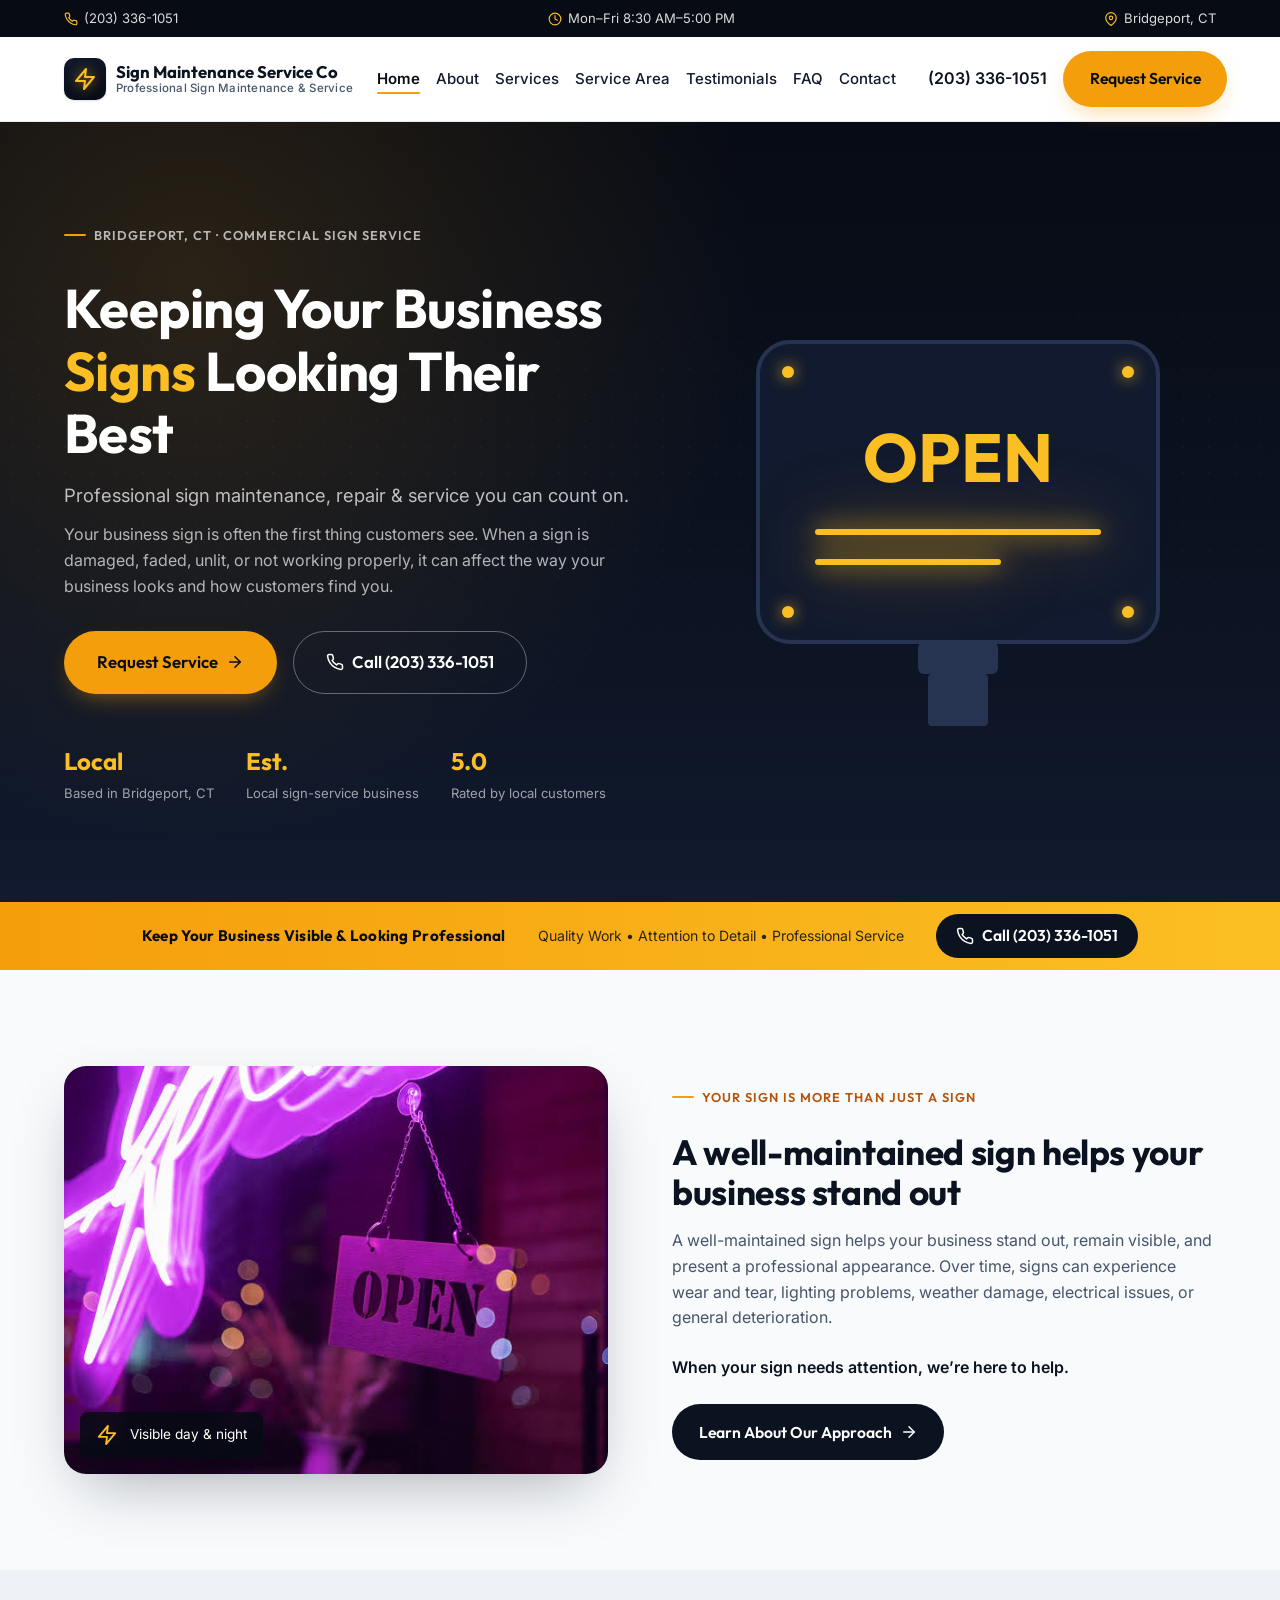
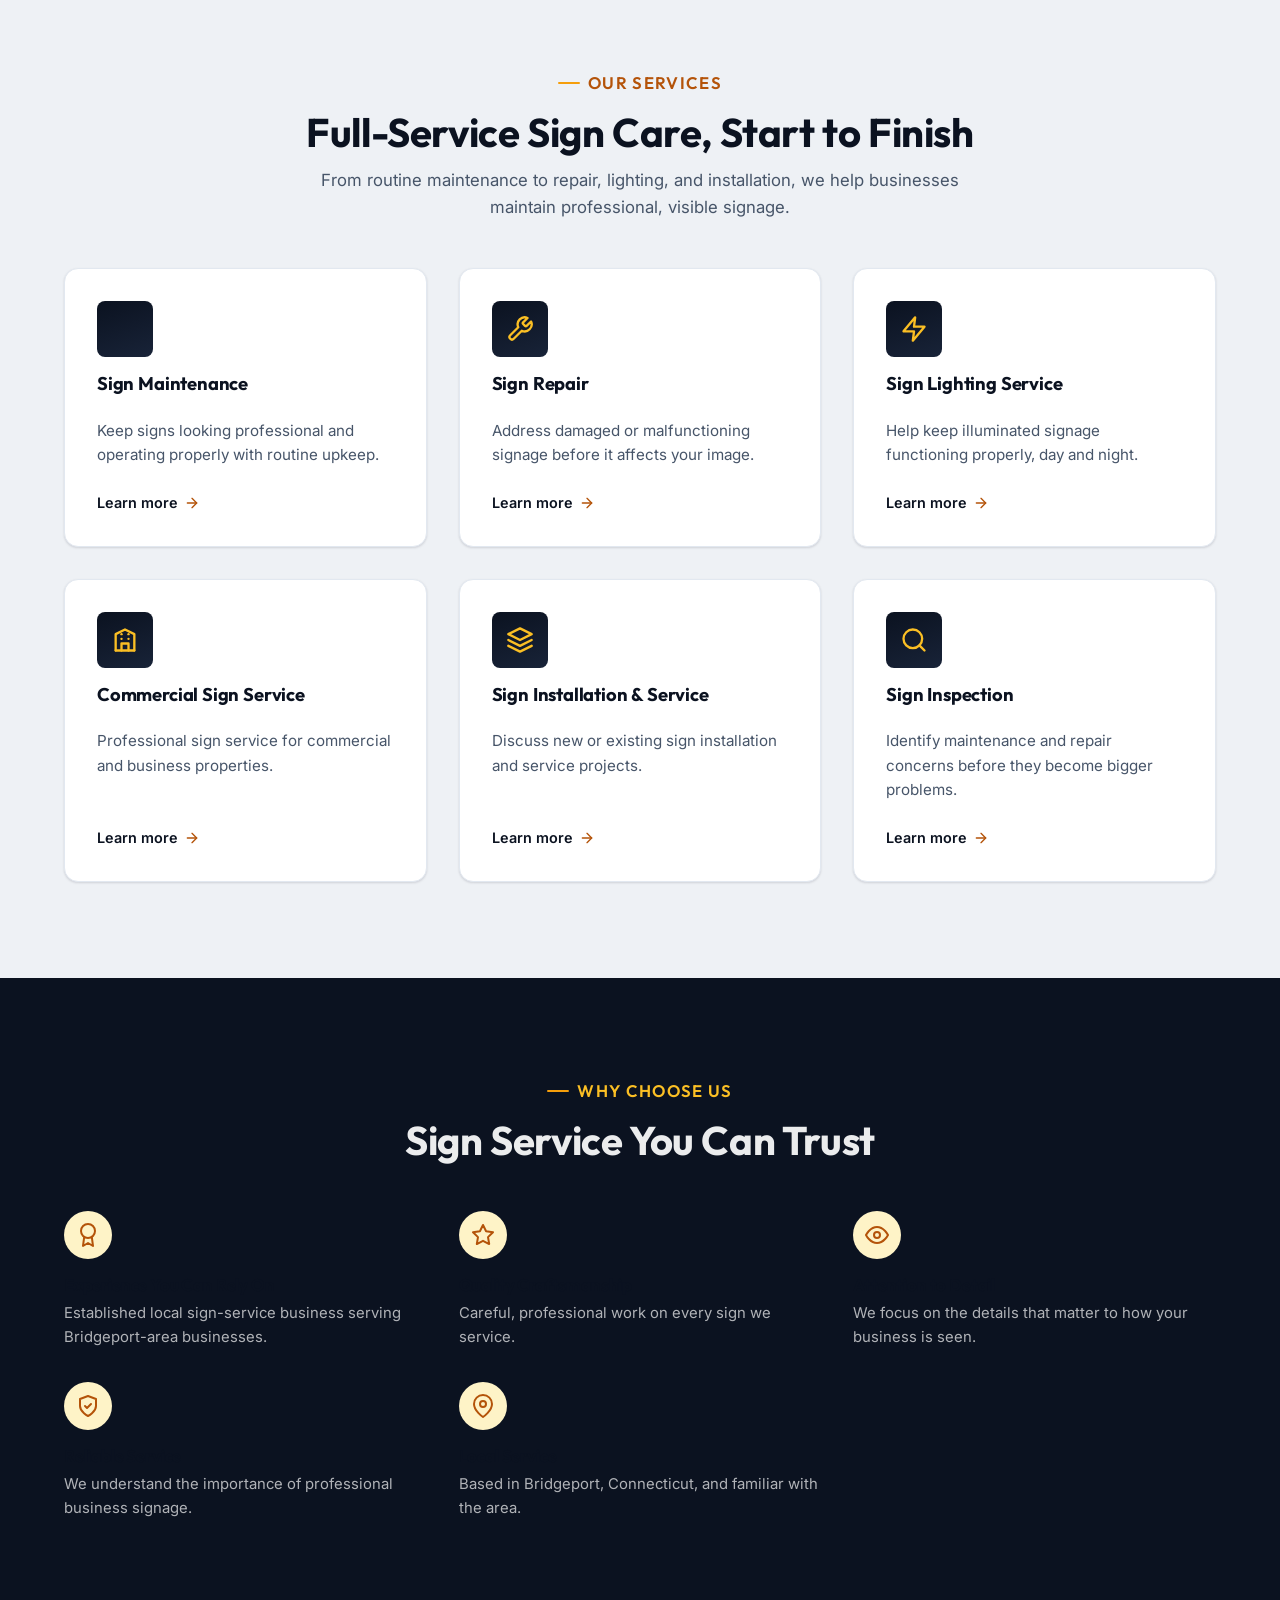
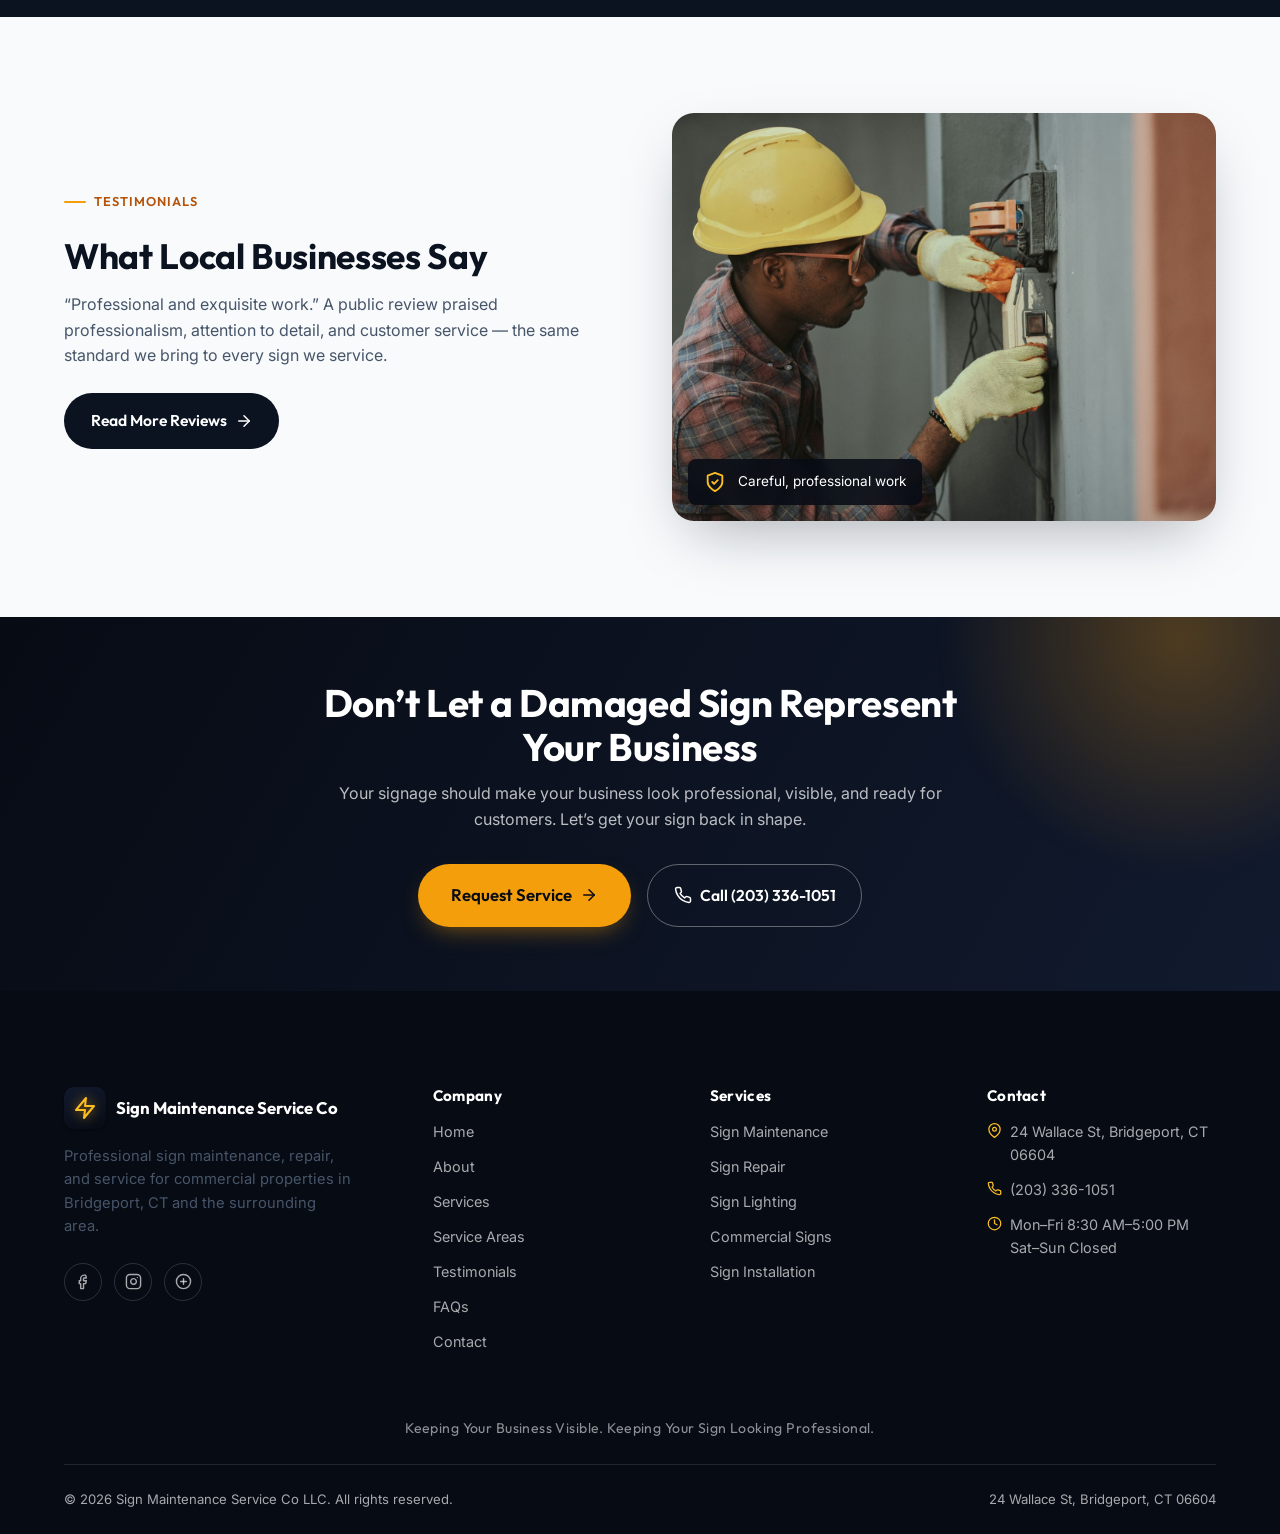
==== commit 2479f3c6: "Replace storefront image with new night sign photo Co-Authored-By: Claude Sonnet 5 <noreply@anthropi" ====
--- a/index.html
+++ b/index.html
@@ -9,7 +9,7 @@
   <meta property="og:type" content="website" />
   <meta property="og:title" content="Sign Maintenance Service Co LLC | Sign Repair & Maintenance Bridgeport CT" />
   <meta property="og:description" content="Sign Maintenance Service Co LLC provides professional sign maintenance, repair and commercial sign services in Bridgeport, CT. Call (203) 336-1051." />
-  <meta property="og:image" content="images/storefront-night.jpg" />
+  <meta property="og:image" content="images/storefront.jpeg" />
   <meta name="theme-color" content="#0b1220" />
   <link rel="icon" href="data:image/svg+xml,%3Csvg xmlns='http://www.w3.org/2000/svg' viewBox='0 0 24 24'%3E%3Crect width='24' height='24' rx='6' fill='%230b1220'/%3E%3Cpath d='M8 15l3-8 3 8M9 12.5h4' stroke='%23f59e0b' stroke-width='1.8' fill='none' stroke-linecap='round' stroke-linejoin='round'/%3E%3C/svg%3E" />
   <link rel="preconnect" href="https://fonts.googleapis.com" />
@@ -138,7 +138,7 @@
       <div class="container">
         <div class="split reveal">
           <div class="split__media">
-            <img src="images/storefront-night.jpg" alt="Illuminated storefront signage at night" loading="lazy" width="900" height="675" />
+            <img src="images/storefront.jpeg" alt="Illuminated storefront signage at night" loading="lazy" width="900" height="600" />
             <div class="split__media-badge"><svg viewBox="0 0 24 24" fill="none" stroke="currentColor" stroke-width="2" stroke-linecap="round" stroke-linejoin="round" aria-hidden="true"><polygon points="13 2 3 14 12 14 11 22 21 10 12 10 13 2"/></svg><span>Visible day &amp; night</span></div>
           </div>
           <div class="split__body">
